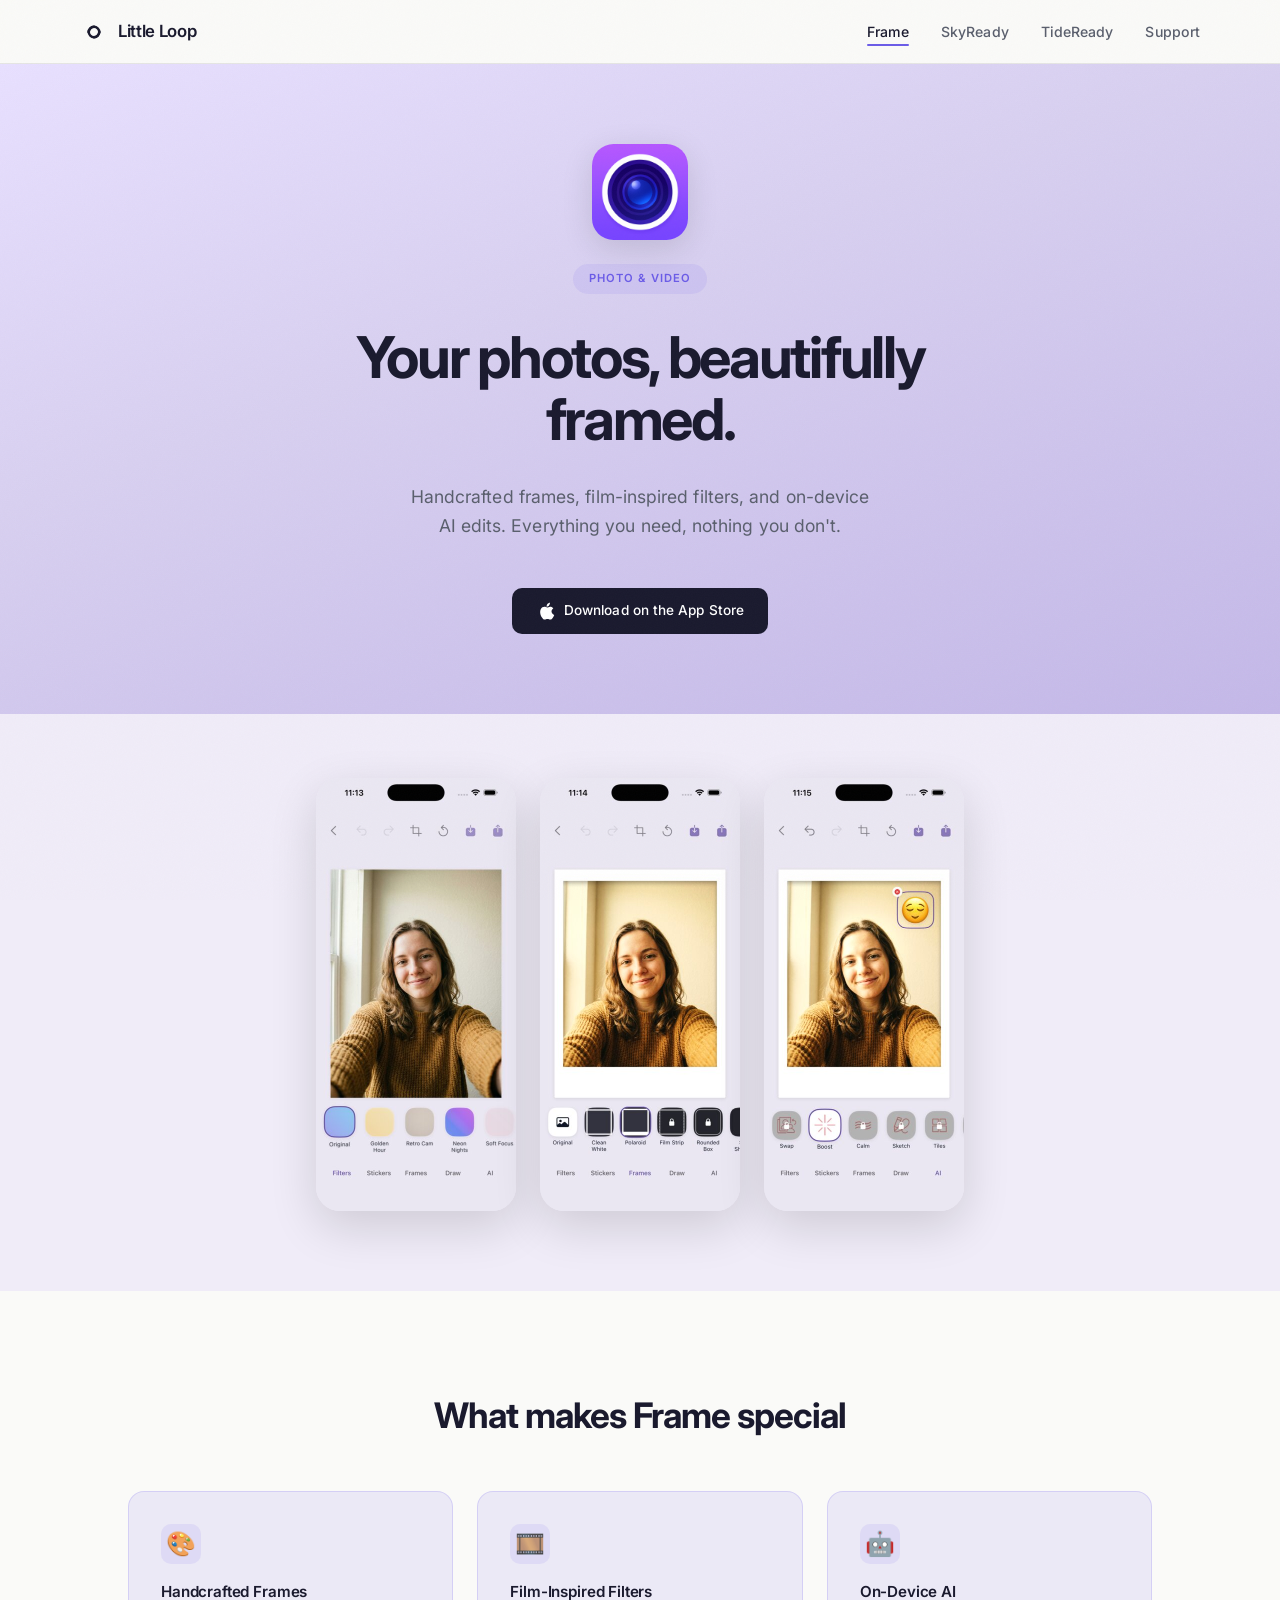
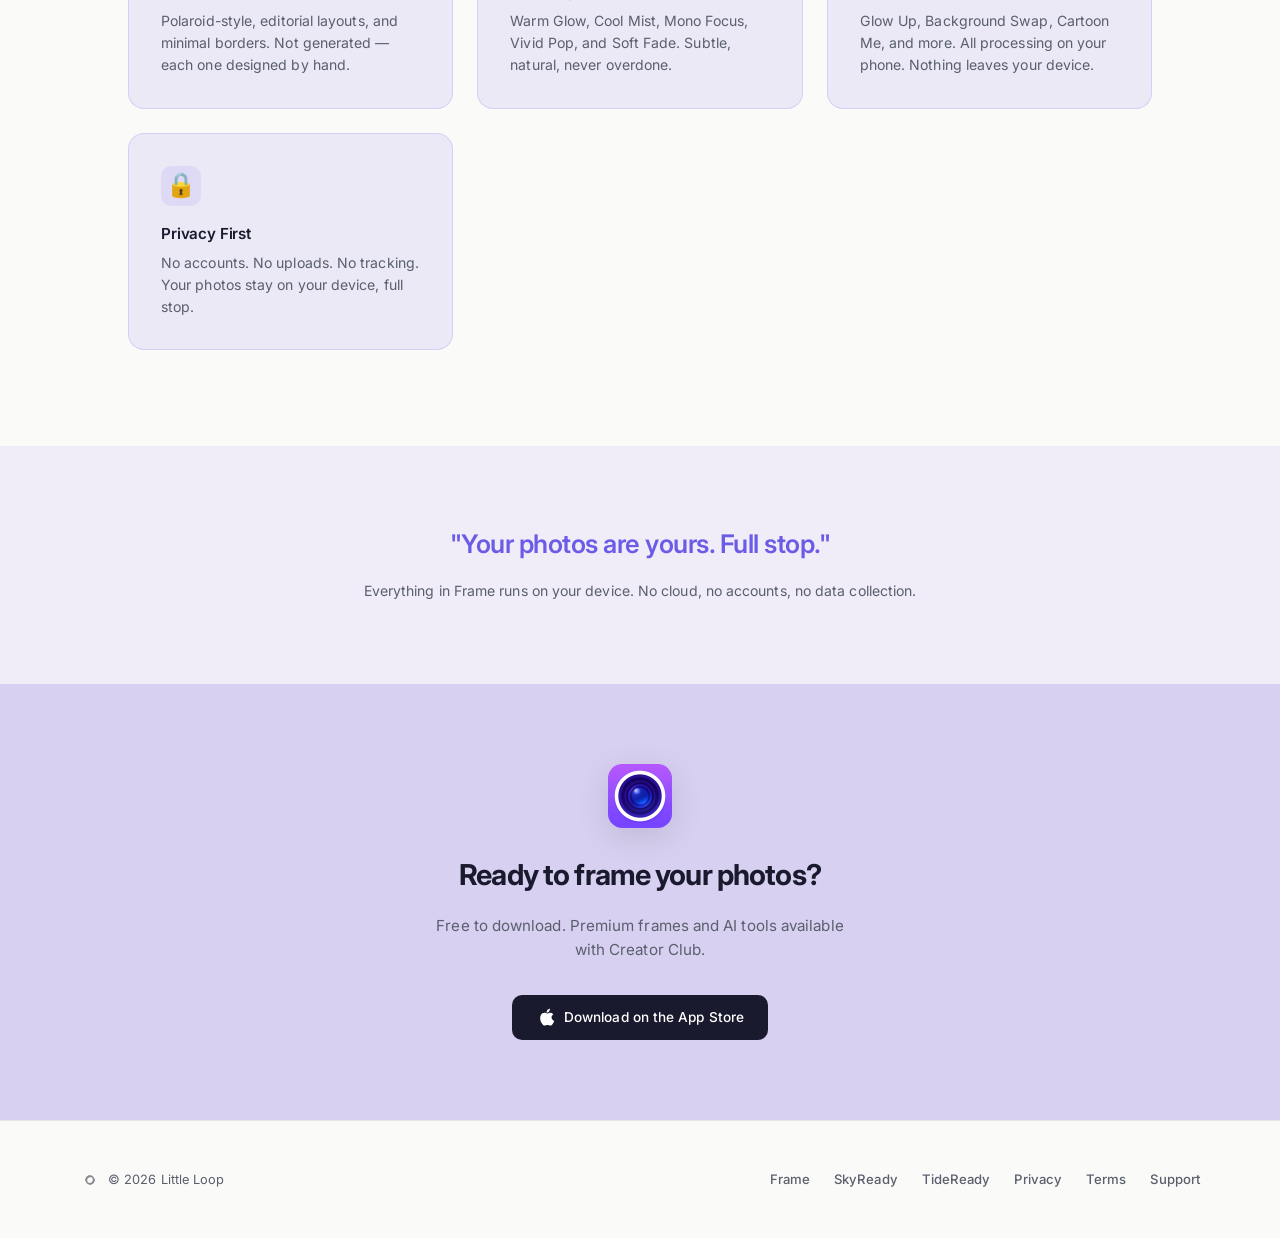
==== frame.html @ a4e72921 "Initial release — Little Loop website Static site for Little Loop indie app studio. Features Frame, " ====
<!DOCTYPE html>
<html lang="en">
<head>
    <meta charset="UTF-8">
    <meta name="viewport" content="width=device-width, initial-scale=1.0">
    <title>Frame | Little Loop</title>
    <meta name="description" content="Turn your photos into something worth keeping. Beautiful frames, subtle filters, and AI-powered edits — all on your phone, all private.">
    <meta property="og:title" content="Frame — Beautiful Photo Frames & Edits">
    <meta property="og:description" content="Handcrafted frames, film-inspired filters, and on-device AI edits. Privacy-first photo editing.">
    <meta property="og:type" content="website">
    <meta name="twitter:card" content="summary_large_image">
    <link rel="stylesheet" href="styles.css">
    <link rel="icon" type="image/png" sizes="32x32" href="favicon-32.png">
    <link rel="icon" type="image/png" sizes="16x16" href="favicon-16.png">
    <link rel="apple-touch-icon" sizes="180x180" href="apple-touch-icon.png">
    <link rel="canonical" href="https://littleloop.co.uk/frame.html">
</head>
<body class="app-frame">

    <nav class="nav">
        <div class="nav-inner">
            <a href="index.html" class="nav-brand">
                <svg class="nav-logo" viewBox="0 0 32 32" fill="none" xmlns="http://www.w3.org/2000/svg"><path d="M10 16c0-3.3 2.7-6 6-6s6 2.7 6 6-2.7 6-6 6" stroke="#1a1a2e" stroke-width="2.8" stroke-linecap="round" fill="none"/><path d="M22 16c0 3.3-2.7 6-6 6s-6-2.7-6-6 2.7-6 6-6" stroke="#1a1a2e" stroke-width="2.8" stroke-linecap="round" fill="none"/><circle cx="10" cy="16" r="1.4" fill="#1a1a2e"/><circle cx="22" cy="16" r="1.4" fill="#1a1a2e"/></svg>
                <span class="nav-wordmark">Little Loop</span>
            </a>
            <button class="nav-toggle" onclick="document.querySelector('.nav-links').classList.toggle('open')" aria-label="Menu"><span></span><span></span><span></span></button>
            <ul class="nav-links">
                <li><a href="frame.html" class="active">Frame</a></li>
                <li><a href="skyready.html">SkyReady</a></li>
                <li><a href="tideready.html">TideReady</a></li>
                <li><a href="support.html">Support</a></li>
            </ul>
        </div>
    </nav>

    <section class="hero">
        <div class="app-hero">
            <img src="images/icon-frame.png" alt="Frame app icon" class="app-icon-img app-icon-img-lg">
            <div class="hero-badge">Photo &amp; Video</div>
            <h1>Your photos, beautifully framed.</h1>
            <p class="subtitle">Handcrafted frames, film-inspired filters, and on-device AI edits. Everything you need, nothing you don't.</p>
            <a href="https://apps.apple.com/app/frame/id0000000000" class="app-store-badge">
                <svg viewBox="0 0 20 20" fill="white"><path d="M15.5 10.6c0-2.1 1.7-3.1 1.8-3.2-1-1.4-2.5-1.6-3-1.7-1.3-.1-2.5.8-3.1.8-.7 0-1.7-.7-2.8-.7-1.4 0-2.8.8-3.5 2.1-1.5 2.6-.4 6.5 1.1 8.6.7 1 1.6 2.2 2.7 2.1 1.1 0 1.5-.7 2.8-.7 1.3 0 1.6.7 2.8.7 1.2 0 2-1 2.7-2.1.9-1.2 1.2-2.4 1.2-2.5-.1 0-2.7-1.3-2.7-3.4zM13 4.5c.6-.7 1-1.7.9-2.7-0.9 0-1.9.6-2.5 1.3-.6.6-.9 1.6-.8 2.6 1 .1 1.8-.5 2.4-1.2z"/></svg>
                Download on the App Store
            </a>
        </div>
    </section>

    <div class="section-coloured">
        <div class="screenshot-showcase fade-in">
            <div class="screenshot-row">
                <div class="screenshot-item"><img src="images/frame-editor.jpg" alt="Frame editor with filters" loading="lazy" width="400" height="865"></div>
                <div class="screenshot-item"><img src="images/frame-frames.jpg" alt="Frame borders and layouts" loading="lazy" width="400" height="865"></div>
                <div class="screenshot-item"><img src="images/frame-ai.jpg" alt="Frame AI-powered edits" loading="lazy" width="400" height="865"></div>
            </div>
        </div>
    </div>

    <section class="section">
        <div class="section-header fade-in">
            <h2>What makes Frame special</h2>
        </div>
        <div class="features-grid">
            <div class="feature feature-coloured fade-in">
                <div class="feature-icon">🎨</div>
                <h3>Handcrafted Frames</h3>
                <p>Polaroid-style, editorial layouts, and minimal borders. Not generated — each one designed by hand.</p>
            </div>
            <div class="feature feature-coloured fade-in">
                <div class="feature-icon">🎞️</div>
                <h3>Film-Inspired Filters</h3>
                <p>Warm Glow, Cool Mist, Mono Focus, Vivid Pop, and Soft Fade. Subtle, natural, never overdone.</p>
            </div>
            <div class="feature feature-coloured fade-in">
                <div class="feature-icon">🤖</div>
                <h3>On-Device AI</h3>
                <p>Glow Up, Background Swap, Cartoon Me, and more. All processing on your phone. Nothing leaves your device.</p>
            </div>
            <div class="feature feature-coloured fade-in">
                <div class="feature-icon">🔒</div>
                <h3>Privacy First</h3>
                <p>No accounts. No uploads. No tracking. Your photos stay on your device, full stop.</p>
            </div>
        </div>
    </section>

    <div class="pullquote-section fade-in">
        <blockquote>"Your photos are yours. Full stop."</blockquote>
        <cite>Everything in Frame runs on your device. No cloud, no accounts, no data collection.</cite>
    </div>

    <div class="closing-cta">
        <img src="images/icon-frame.png" alt="Frame" class="app-icon-img app-icon-img-md" style="margin: 0 auto var(--sp-3); display: block;">
        <h2>Ready to frame your photos?</h2>
        <p>Free to download. Premium frames and AI tools available with Creator Club.</p>
        <a href="https://apps.apple.com/app/frame/id0000000000" class="app-store-badge">
            <svg viewBox="0 0 20 20" fill="white"><path d="M15.5 10.6c0-2.1 1.7-3.1 1.8-3.2-1-1.4-2.5-1.6-3-1.7-1.3-.1-2.5.8-3.1.8-.7 0-1.7-.7-2.8-.7-1.4 0-2.8.8-3.5 2.1-1.5 2.6-.4 6.5 1.1 8.6.7 1 1.6 2.2 2.7 2.1 1.1 0 1.5-.7 2.8-.7 1.3 0 1.6.7 2.8.7 1.2 0 2-1 2.7-2.1.9-1.2 1.2-2.4 1.2-2.5-.1 0-2.7-1.3-2.7-3.4zM13 4.5c.6-.7 1-1.7.9-2.7-0.9 0-1.9.6-2.5 1.3-.6.6-.9 1.6-.8 2.6 1 .1 1.8-.5 2.4-1.2z"/></svg>
            Download on the App Store
        </a>
    </div>

    <footer class="footer">
        <div class="footer-inner">
            <div class="footer-brand">
                <svg width="20" height="20" viewBox="0 0 32 32" fill="none"><path d="M10 16c0-3.3 2.7-6 6-6s6 2.7 6 6-2.7 6-6 6" stroke="#1a1a2e" stroke-width="2.8" stroke-linecap="round" fill="none"/><path d="M22 16c0 3.3-2.7 6-6 6s-6-2.7-6-6 2.7-6 6-6" stroke="#1a1a2e" stroke-width="2.8" stroke-linecap="round" fill="none"/><circle cx="10" cy="16" r="1.4" fill="#1a1a2e"/><circle cx="22" cy="16" r="1.4" fill="#1a1a2e"/></svg>
                <span class="footer-copy">&copy; 2026 Little Loop</span>
            </div>
            <div class="footer-links">
                <a href="frame.html">Frame</a>
                <a href="skyready.html">SkyReady</a>
                <a href="tideready.html">TideReady</a>
                <a href="privacy.html">Privacy</a>
                <a href="terms.html">Terms</a>
                <a href="support.html">Support</a>
            </div>
        </div>
    </footer>

    <script>
        const observer = new IntersectionObserver((entries) => {
            entries.forEach((entry, i) => {
                if (entry.isIntersecting) {
                    setTimeout(() => entry.target.classList.add('visible'), i * 80);
                    observer.unobserve(entry.target);
                }
            });
        }, { threshold: 0.1 });
        document.querySelectorAll('.fade-in').forEach(el => observer.observe(el));
    </script>

</body>
</html>
---- styles.css ----
/* ══════════════════════════════════════════════
   Little Loop — v4 — Final polish
   ══════════════════════════════════════════════ */

@import url('https://fonts.googleapis.com/css2?family=Inter:wght@400;500;600;700&display=swap');

* { margin: 0; padding: 0; box-sizing: border-box; }

:root {
    --ll-bg: #FAFAF8;
    --ll-bg-alt: #F3F3F0;
    --ll-text: #1a1a2e;
    --ll-text-secondary: #5a5f6d;
    --ll-text-on-dark: #f0f0f0;
    --ll-border: #e5e5e3;
    --ll-accent: #4a4a5a;

    --app-accent: var(--ll-accent);
    --app-accent-dark: #333;
    --app-bg-hero: var(--ll-bg-alt);
    --app-bg-hero-gradient: var(--ll-bg-alt);
    --app-accent-soft: #e5e5e3;
    --app-accent-medium: #d5d5d3;
    --app-feature-bg: #f5f5f3;

    --max-width: 1120px;
    --nav-height: 64px;
    --radius: 16px;
    --radius-sm: 10px;
    --radius-lg: 24px;

    /* 8px spacing scale */
    --sp-1: 8px;
    --sp-2: 16px;
    --sp-3: 24px;
    --sp-4: 32px;
    --sp-5: 40px;
    --sp-6: 48px;
    --sp-8: 64px;
    --sp-10: 80px;
    --sp-12: 96px;
    --sp-16: 128px;
}

/* ── App palettes ── */
body.app-frame {
    --app-accent: #6b5ce7;
    --app-accent-dark: #4a3dba;
    --app-bg-hero: #d8d0f0;
    --app-bg-hero-gradient: linear-gradient(160deg, #e8e0ff 0%, #d8d0f0 40%, #c4b8e8 100%);
    --app-accent-soft: rgba(107, 92, 231, 0.1);
    --app-accent-medium: rgba(107, 92, 231, 0.18);
    --app-feature-bg: #f0ecf8;
}

body.app-skyready {
    --app-accent: #d06520;
    --app-accent-dark: #b85518;
    --app-bg-hero: #FFE8D0;
    --app-bg-hero-gradient: linear-gradient(160deg, #FFF0DC 0%, #FFE0C0 40%, #FFD0A0 100%);
    --app-accent-soft: rgba(208, 101, 32, 0.08);
    --app-accent-medium: rgba(208, 101, 32, 0.15);
    --app-feature-bg: #FFF5EC;
}

body.app-tideready {
    --app-accent: #0B3D6B;
    --app-accent-dark: #082d50;
    --app-bg-hero: #c0dcea;
    --app-bg-hero-gradient: linear-gradient(160deg, #d4e8f4 0%, #b8d4e8 40%, #8ebdd6 100%);
    --app-accent-soft: rgba(11, 61, 107, 0.08);
    --app-accent-medium: rgba(11, 61, 107, 0.15);
    --app-feature-bg: #E8F4F8;
}

body {
    font-family: 'Inter', -apple-system, BlinkMacSystemFont, 'SF Pro Display', 'Segoe UI', Roboto, sans-serif;
    color: var(--ll-text);
    background: var(--ll-bg);
    -webkit-font-smoothing: antialiased;
    line-height: 1.6;
    letter-spacing: 0.005em;
}

/* Subtle noise texture overlay */
body::after {
    content: '';
    position: fixed;
    inset: 0;
    pointer-events: none;
    z-index: 9999;
    opacity: 0.025;
    background-image: url("data:image/svg+xml,%3Csvg viewBox='0 0 256 256' xmlns='http://www.w3.org/2000/svg'%3E%3Cfilter id='n'%3E%3CfeTurbulence type='fractalNoise' baseFrequency='0.9' numOctaves='4' stitchTiles='stitch'/%3E%3C/filter%3E%3Crect width='100%25' height='100%25' filter='url(%23n)'/%3E%3C/svg%3E");
    background-repeat: repeat;
    background-size: 256px 256px;
}

/* ── Scroll animations ── */
.fade-in {
    opacity: 0;
    transform: translateY(16px);
    transition: opacity 0.5s ease-out, transform 0.5s ease-out;
}

.fade-in.visible {
    opacity: 1;
    transform: translateY(0);
}

/* ── Navigation ── */
.nav {
    position: sticky;
    top: 0;
    z-index: 100;
    background: rgba(250, 250, 248, 0.88);
    backdrop-filter: blur(24px);
    -webkit-backdrop-filter: blur(24px);
    border-bottom: 1px solid var(--ll-border);
    height: var(--nav-height);
    display: flex;
    align-items: center;
    padding: 0 var(--sp-3);
}

.nav-inner {
    max-width: var(--max-width);
    width: 100%;
    margin: 0 auto;
    display: flex;
    align-items: center;
    justify-content: space-between;
}

.nav-brand {
    display: flex;
    align-items: center;
    gap: 10px;
    text-decoration: none;
    color: var(--ll-text);
}

.nav-logo {
    width: 28px;
    height: 28px;
}

.nav-wordmark {
    font-size: 1.05rem;
    font-weight: 600;
    letter-spacing: -0.02em;
}

.nav-links {
    display: flex;
    gap: var(--sp-4);
    list-style: none;
}

.nav-links a {
    text-decoration: none;
    color: var(--ll-text-secondary);
    font-size: 0.88rem;
    font-weight: 500;
    transition: color 0.2s;
    position: relative;
    padding-bottom: 4px;
}

.nav-links a:hover {
    color: var(--ll-text);
}

.nav-links a.active {
    color: var(--ll-text);
}

.nav-links a.active::after {
    content: '';
    position: absolute;
    bottom: -2px;
    left: 0;
    right: 0;
    height: 2px;
    background: var(--app-accent, var(--ll-text));
    border-radius: 1px;
}

.nav-toggle {
    display: none;
    background: none;
    border: none;
    cursor: pointer;
    padding: var(--sp-1);
}

.nav-toggle span {
    display: block;
    width: 20px;
    height: 2px;
    background: var(--ll-text);
    margin: 5px 0;
    transition: 0.3s;
}

/* ── Hero ── */
.hero {
    min-height: 72vh;
    min-height: 72dvh;
    display: flex;
    flex-direction: column;
    align-items: center;
    justify-content: center;
    text-align: center;
    padding: var(--sp-10) var(--sp-3);
    background: var(--app-bg-hero-gradient, var(--app-bg-hero));
}

.hero-badge {
    display: inline-block;
    font-size: 0.7rem;
    font-weight: 600;
    letter-spacing: 0.1em;
    text-transform: uppercase;
    color: var(--app-accent);
    background: var(--app-accent-soft);
    padding: 6px var(--sp-2);
    border-radius: 100px;
    margin-bottom: var(--sp-3);
}

.hero h1 {
    font-size: clamp(2.4rem, 6vw, 3.6rem);
    font-weight: 700;
    letter-spacing: -0.04em;
    line-height: 1.08;
    margin-bottom: var(--sp-3);
    max-width: 640px;
}

.hero .subtitle {
    font-size: clamp(1rem, 2.5vw, 1.1rem);
    color: var(--ll-text-secondary);
    max-width: 460px;
    line-height: 1.65;
    margin-bottom: var(--sp-5);
}

/* ── Sections ── */
.section {
    padding: var(--sp-12) var(--sp-3);
    max-width: var(--max-width);
    margin: 0 auto;
}

.section-alt {
    background: var(--ll-bg-alt);
}

.section-coloured {
    background: var(--app-feature-bg);
}

.section-accent {
    background: var(--app-bg-hero);
}

.section-header {
    text-align: center;
    margin-bottom: var(--sp-6);
}

.section-header h2 {
    font-size: clamp(1.6rem, 4vw, 2.2rem);
    font-weight: 700;
    letter-spacing: -0.03em;
    margin-bottom: var(--sp-1);
}

.section-header p {
    color: var(--ll-text-secondary);
    max-width: 460px;
    margin: 0 auto;
    font-size: 0.95rem;
}

/* ── App icon images ── */
.app-icon-img {
    border-radius: 22.37%;
    box-shadow: 0 8px 32px rgba(0, 0, 0, 0.12);
}

.app-icon-img-lg {
    width: 96px;
    height: 96px;
    margin-bottom: var(--sp-2);
}

.app-icon-img-md {
    width: 64px;
    height: 64px;
}

.app-icon-img-sm {
    width: 56px;
    height: 56px;
}

/* ── App Detail Page ── */
.app-hero {
    display: flex;
    flex-direction: column;
    align-items: center;
    gap: var(--sp-1);
}

.app-store-badge {
    display: inline-flex;
    align-items: center;
    gap: var(--sp-1);
    background: var(--ll-text);
    color: white;
    text-decoration: none;
    padding: 12px var(--sp-3);
    border-radius: var(--radius-sm);
    font-size: 0.85rem;
    font-weight: 500;
    transition: opacity 0.2s;
}

.app-store-badge:hover {
    opacity: 0.85;
}

.app-store-badge svg {
    width: 20px;
    height: 20px;
}

.coming-soon-badge {
    display: inline-block;
    font-size: 0.85rem;
    font-weight: 600;
    color: var(--app-accent);
    background: var(--app-accent-soft);
    padding: 10px var(--sp-3);
    border-radius: var(--radius-sm);
}

/* ── Screenshot Showcase ── */
.screenshot-showcase {
    padding: var(--sp-8) var(--sp-3) var(--sp-10);
    overflow: hidden;
}

.screenshot-row {
    display: flex;
    justify-content: center;
    gap: var(--sp-3);
    max-width: var(--max-width);
    margin: 0 auto;
    flex-wrap: wrap;
}

.screenshot-item {
    flex: 0 0 auto;
    width: 200px;
    border-radius: var(--radius-lg);
    overflow: hidden;
    box-shadow: 0 16px 48px rgba(0, 0, 0, 0.14);
    transition: transform 0.4s ease;
}

.screenshot-item:hover {
    transform: translateY(-8px) scale(1.02);
}

.screenshot-item img {
    width: 100%;
    height: auto;
    display: block;
}

/* ── Features Grid ── */
.features-grid {
    display: grid;
    grid-template-columns: repeat(auto-fit, minmax(240px, 1fr));
    gap: var(--sp-3);
    max-width: var(--max-width);
    margin: 0 auto;
    padding: 0 var(--sp-3);
}

.feature {
    text-align: left;
    padding: var(--sp-4);
    background: white;
    border-radius: var(--radius);
    border: 1px solid var(--ll-border);
    transition: transform 0.3s ease, box-shadow 0.3s ease;
}

.feature:hover {
    transform: translateY(-2px);
    box-shadow: 0 8px 24px rgba(0, 0, 0, 0.06);
}

.feature-coloured {
    background: var(--app-accent-soft);
    border-color: var(--app-accent-medium);
}

.feature-icon {
    font-size: 1.5rem;
    margin-bottom: var(--sp-2);
    width: 40px;
    height: 40px;
    display: flex;
    align-items: center;
    justify-content: center;
    background: var(--app-accent-soft);
    border-radius: var(--radius-sm);
}

.feature h3 {
    font-size: 0.95rem;
    font-weight: 600;
    margin-bottom: 6px;
    letter-spacing: -0.01em;
}

.feature p {
    color: var(--ll-text-secondary);
    font-size: 0.88rem;
    line-height: 1.55;
}

/* ── Pullquote / accent section ── */
.pullquote-section {
    padding: var(--sp-10) var(--sp-3);
    text-align: center;
    background: var(--app-feature-bg);
}

.pullquote-section blockquote {
    font-size: clamp(1.2rem, 3vw, 1.6rem);
    font-weight: 600;
    letter-spacing: -0.02em;
    line-height: 1.4;
    max-width: 560px;
    margin: 0 auto var(--sp-2);
    color: var(--app-accent);
}

.pullquote-section cite {
    font-style: normal;
    font-size: 0.88rem;
    color: var(--ll-text-secondary);
}

/* ── Closing CTA ── */
.closing-cta {
    text-align: center;
    padding: var(--sp-10) var(--sp-3);
    background: var(--app-bg-hero);
}

.closing-cta h2 {
    font-size: clamp(1.4rem, 3.5vw, 1.8rem);
    font-weight: 700;
    letter-spacing: -0.03em;
    margin-bottom: var(--sp-2);
}

.closing-cta p {
    font-size: 0.95rem;
    color: var(--ll-text-secondary);
    max-width: 420px;
    margin: 0 auto var(--sp-4);
    line-height: 1.6;
}

/* ── Legal pages ── */
.legal {
    max-width: 680px;
    margin: 0 auto;
    padding: var(--sp-8) var(--sp-3) var(--sp-10);
}

.legal h1 {
    font-size: clamp(1.6rem, 4vw, 2.2rem);
    font-weight: 700;
    letter-spacing: -0.03em;
    margin-bottom: var(--sp-1);
}

.legal .last-updated {
    color: var(--ll-text-secondary);
    font-size: 0.85rem;
    margin-bottom: var(--sp-5);
}

.legal h2 {
    font-size: 1.15rem;
    font-weight: 600;
    margin-top: var(--sp-5);
    margin-bottom: var(--sp-2);
}

.legal h3 {
    font-size: 1rem;
    font-weight: 600;
    margin-top: var(--sp-3);
    margin-bottom: var(--sp-1);
}

.legal p, .legal li {
    color: var(--ll-text-secondary);
    font-size: 0.92rem;
    line-height: 1.7;
    margin-bottom: var(--sp-2);
}

.legal ul {
    padding-left: 20px;
    margin-bottom: var(--sp-2);
}

/* ── Support page ── */
.support-content {
    max-width: 560px;
    margin: 0 auto;
    text-align: center;
    padding: var(--sp-8) var(--sp-3) var(--sp-10);
}

.support-content h1 {
    font-size: clamp(1.6rem, 4vw, 2.2rem);
    font-weight: 700;
    letter-spacing: -0.03em;
    margin-bottom: var(--sp-2);
}

.support-content > p {
    color: var(--ll-text-secondary);
    font-size: 1rem;
    margin-bottom: var(--sp-5);
}

.support-email {
    display: inline-block;
    font-size: 1.05rem;
    font-weight: 600;
    color: var(--ll-accent);
    text-decoration: none;
    padding: var(--sp-2) var(--sp-4);
    background: var(--ll-bg-alt);
    border-radius: var(--radius-sm);
    border: 1px solid var(--ll-border);
    transition: background 0.2s;
}

.support-email:hover {
    background: var(--ll-border);
}

.support-apps {
    margin-top: var(--sp-6);
}

.support-apps h2 {
    font-size: 1.05rem;
    font-weight: 600;
    margin-bottom: var(--sp-3);
}

.support-app-list {
    display: flex;
    justify-content: center;
    gap: var(--sp-3);
    flex-wrap: wrap;
}

.support-app-list a {
    text-decoration: none;
    color: var(--ll-text-secondary);
    font-size: 0.88rem;
    font-weight: 500;
    padding: 10px 20px;
    border-radius: var(--radius-sm);
    border: 1px solid var(--ll-border);
    transition: color 0.2s, border-color 0.2s;
}

.support-app-list a:hover {
    color: var(--ll-text);
    border-color: var(--ll-text-secondary);
}

/* ── Footer ── */
.footer {
    border-top: 1px solid var(--ll-border);
    padding: var(--sp-6) var(--sp-3);
}

.footer-inner {
    max-width: var(--max-width);
    margin: 0 auto;
    display: flex;
    justify-content: space-between;
    align-items: center;
}

.footer-brand {
    display: flex;
    align-items: center;
    gap: var(--sp-1);
}

.footer-brand svg {
    width: 20px;
    height: 20px;
    opacity: 0.5;
}

.footer-copy {
    color: var(--ll-text-secondary);
    font-size: 0.8rem;
}

.footer-links {
    display: flex;
    gap: var(--sp-3);
    flex-wrap: wrap;
}

.footer-links a {
    color: var(--ll-text-secondary);
    text-decoration: none;
    font-size: 0.82rem;
    font-weight: 500;
    transition: color 0.2s;
}

.footer-links a:hover {
    color: var(--ll-text);
}

/* ── Company intro ── */
.company-intro {
    text-align: center;
    max-width: 520px;
    margin: 0 auto;
    padding: 0 var(--sp-3);
}

.company-intro p {
    color: var(--ll-text-secondary);
    font-size: 0.95rem;
    line-height: 1.7;
}

/* ── Dark mode ── */
@media (prefers-color-scheme: dark) {
    :root {
        --ll-bg: #121218;
        --ll-bg-alt: #1a1a22;
        --ll-text: #e8e8ec;
        --ll-text-secondary: #9a9aaa;
        --ll-border: #2a2a35;
        --ll-accent: #b0b0c0;
    }

    body.app-frame {
        --app-bg-hero: #1e1a2e;
        --app-bg-hero-gradient: linear-gradient(160deg, #1e1a30 0%, #1a1828 40%, #161420 100%);
        --app-accent-soft: rgba(107, 92, 231, 0.15);
        --app-accent-medium: rgba(107, 92, 231, 0.25);
        --app-feature-bg: #1a1828;
    }

    body.app-skyready {
        --app-bg-hero: #221a12;
        --app-bg-hero-gradient: linear-gradient(160deg, #251c14 0%, #201810 40%, #1a140c 100%);
        --app-accent-soft: rgba(208, 101, 32, 0.12);
        --app-accent-medium: rgba(208, 101, 32, 0.2);
        --app-feature-bg: #1e1610;
    }

    body.app-tideready {
        --app-bg-hero: #0c1a28;
        --app-bg-hero-gradient: linear-gradient(160deg, #101e2e 0%, #0c1824 40%, #08121c 100%);
        --app-accent-soft: rgba(11, 61, 107, 0.15);
        --app-accent-medium: rgba(11, 61, 107, 0.25);
        --app-feature-bg: #0e1820;
    }

    .nav {
        background: rgba(18, 18, 24, 0.88);
        border-bottom-color: var(--ll-border);
    }

    .feature {
        background: var(--ll-bg-alt);
    }

    .app-store-badge {
        background: #e8e8ec;
        color: #121218;
    }

    .app-store-badge svg {
        fill: #121218;
    }

    .support-email {
        color: var(--ll-text);
        background: var(--ll-bg-alt);
        border-color: var(--ll-border);
    }

    body::after {
        opacity: 0.03;
    }
}

/* ── Responsive ── */
@media (max-width: 640px) {
    .nav-links {
        display: none;
        position: absolute;
        top: var(--nav-height);
        left: 0;
        right: 0;
        background: rgba(250, 250, 248, 0.98);
        backdrop-filter: blur(24px);
        -webkit-backdrop-filter: blur(24px);
        flex-direction: column;
        padding: var(--sp-2) var(--sp-3);
        gap: var(--sp-2);
        border-bottom: 1px solid var(--ll-border);
    }

    .nav-links.open {
        display: flex;
    }

    .nav-toggle {
        display: block;
    }

    .hero {
        min-height: 56vh;
        min-height: 56dvh;
        padding: var(--sp-8) var(--sp-3);
    }

    .features-grid {
        grid-template-columns: 1fr;
        gap: var(--sp-2);
    }

    .section {
        padding: var(--sp-8) var(--sp-3);
    }

    .screenshot-row {
        gap: var(--sp-2);
    }

    .screenshot-item {
        width: 140px;
    }

    .footer-inner {
        flex-direction: column;
        gap: var(--sp-3);
        text-align: center;
    }

    .footer-links {
        justify-content: center;
    }
}
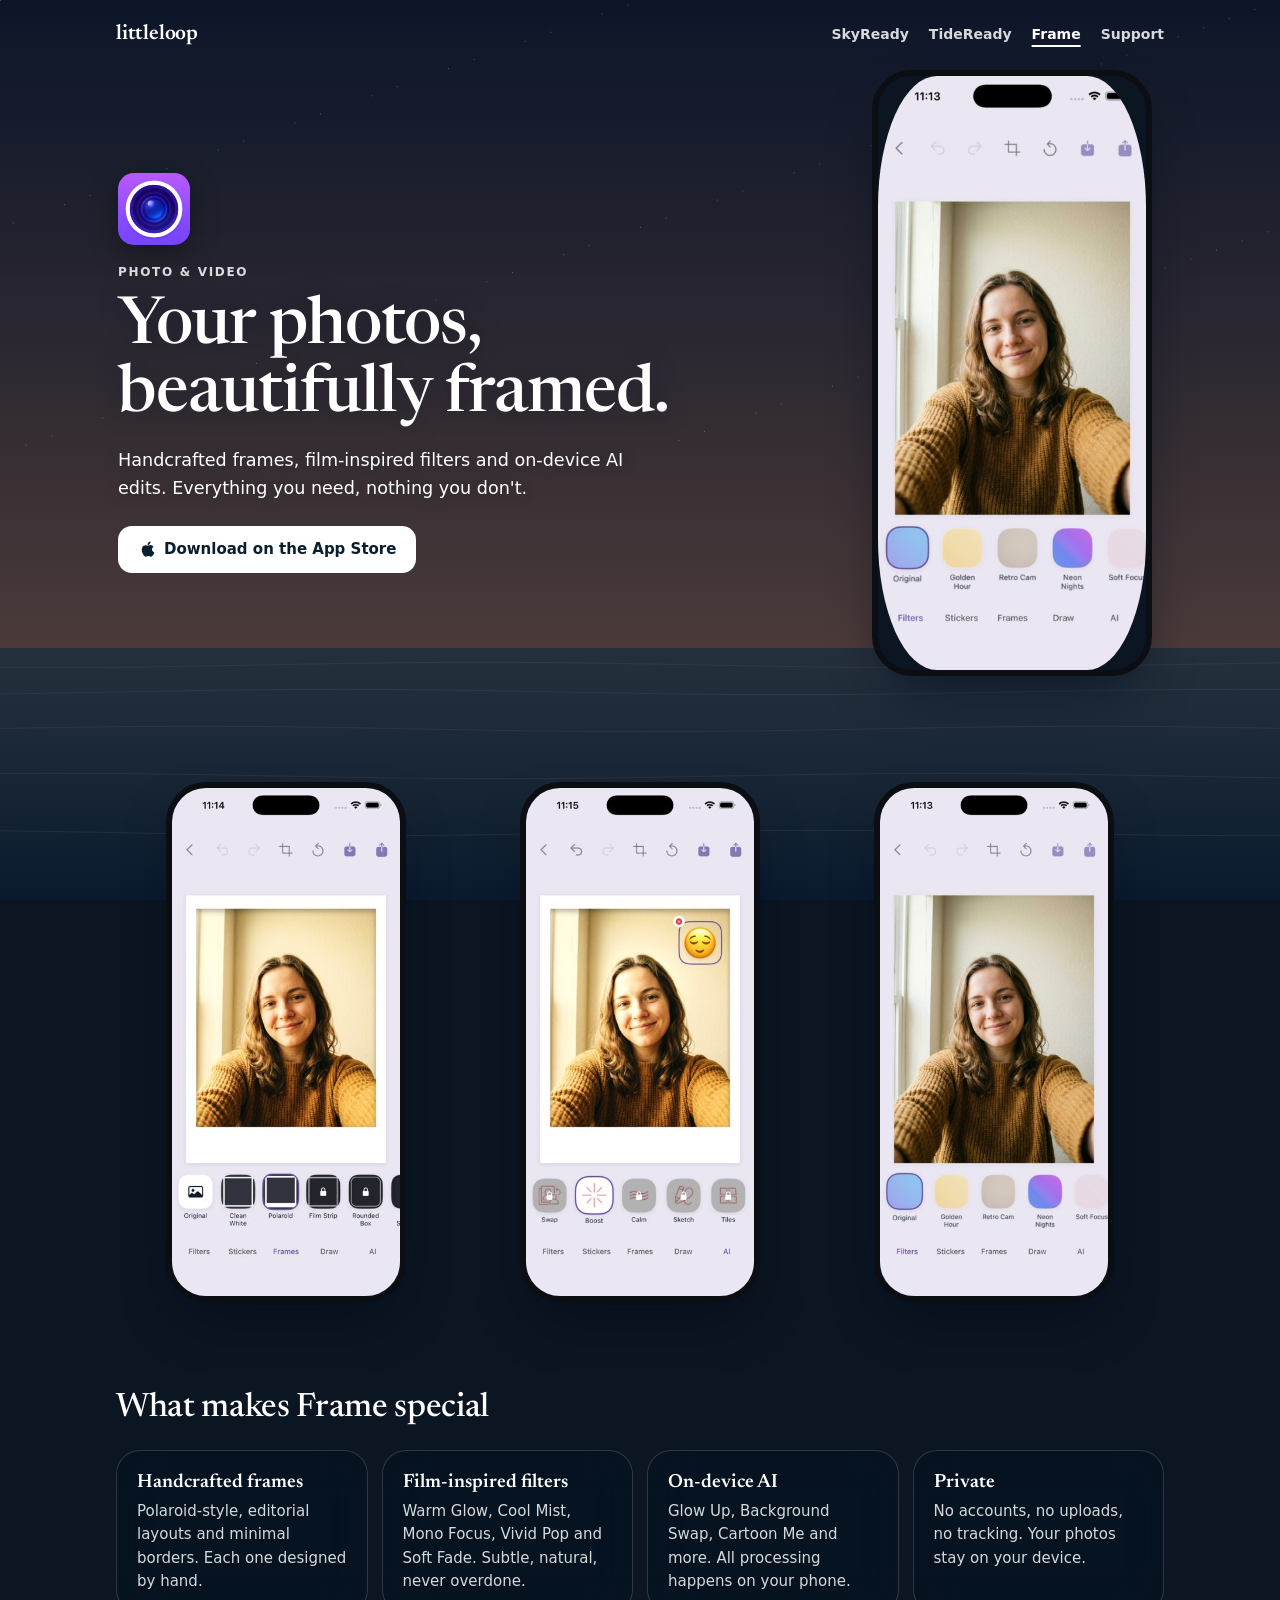
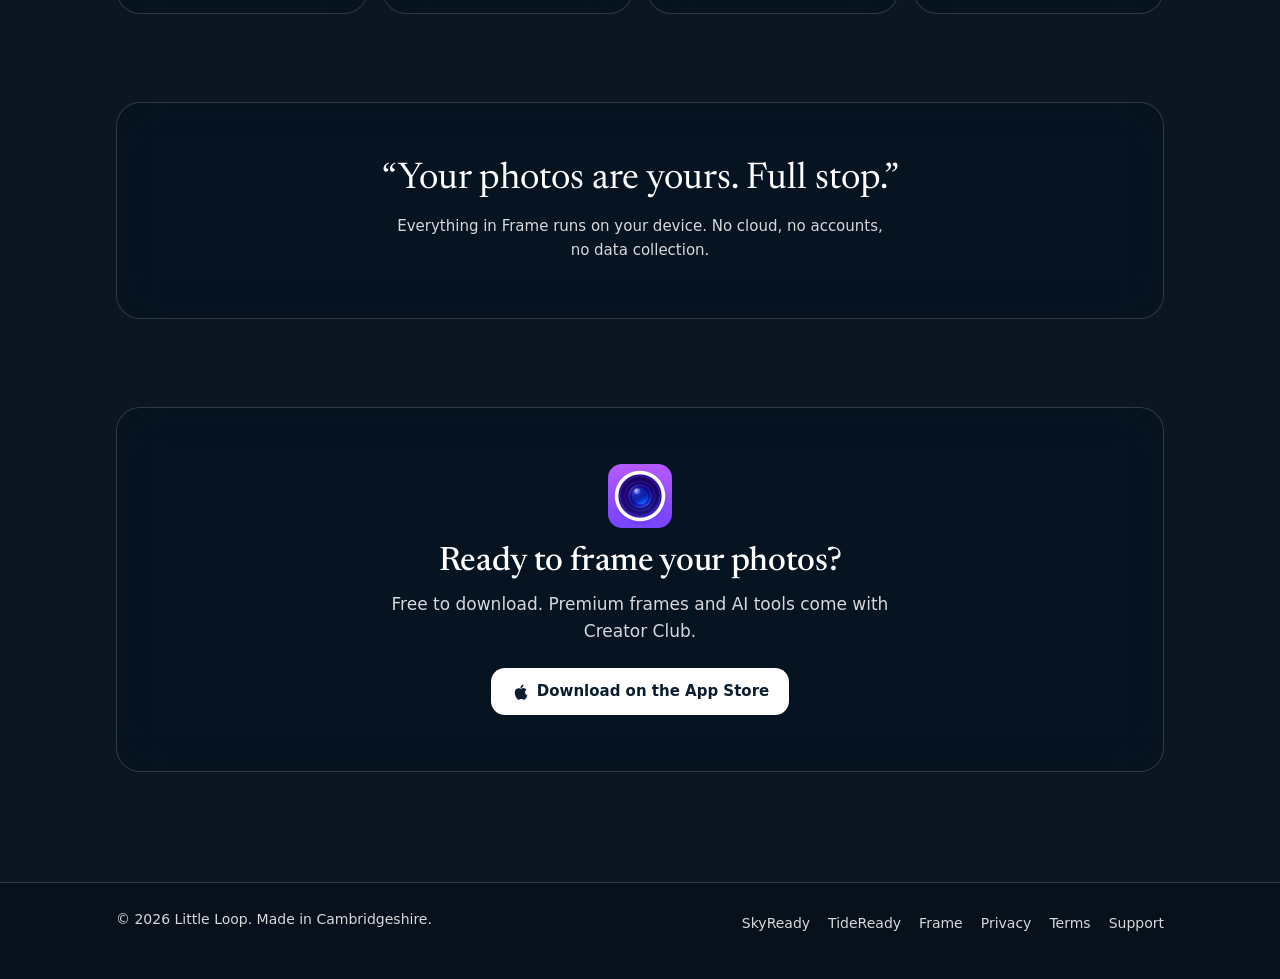
==== commit 1eac5010: "Live-sky pages for home, app, legal and support; recordings of SkyReady and TideReady" ====
--- a/frame.html
+++ b/frame.html
@@ -9,124 +9,43 @@
     <meta property="og:description" content="Handcrafted frames, film-inspired filters, and on-device AI edits. Privacy-first photo editing.">
     <meta property="og:type" content="website">
     <meta name="twitter:card" content="summary_large_image">
+    <link rel="preconnect" href="https://fonts.googleapis.com">
+    <link rel="preconnect" href="https://fonts.gstatic.com" crossorigin>
+    <link rel="stylesheet" href="https://fonts.googleapis.com/css2?family=Newsreader:opsz,wght@6..72,500;6..72,600&display=swap">
     <link rel="stylesheet" href="styles.css">
+    <meta name="theme-color" content="#0b1622">
     <link rel="icon" type="image/png" sizes="32x32" href="favicon-32.png">
     <link rel="icon" type="image/png" sizes="16x16" href="favicon-16.png">
     <link rel="apple-touch-icon" sizes="180x180" href="apple-touch-icon.png">
     <link rel="canonical" href="https://littleloop.co.uk/frame.html">
 </head>
-<body class="app-frame">
-
-    <nav class="nav">
-        <div class="nav-inner">
-            <a href="index.html" class="nav-brand">
-                <svg class="nav-logo" viewBox="0 0 32 32" fill="none" xmlns="http://www.w3.org/2000/svg"><path d="M10 16c0-3.3 2.7-6 6-6s6 2.7 6 6-2.7 6-6 6" stroke="#1a1a2e" stroke-width="2.8" stroke-linecap="round" fill="none"/><path d="M22 16c0 3.3-2.7 6-6 6s-6-2.7-6-6 2.7-6 6-6" stroke="#1a1a2e" stroke-width="2.8" stroke-linecap="round" fill="none"/><circle cx="10" cy="16" r="1.4" fill="#1a1a2e"/><circle cx="22" cy="16" r="1.4" fill="#1a1a2e"/></svg>
-                <span class="nav-wordmark">Little Loop</span>
-            </a>
-            <button class="nav-toggle" onclick="document.querySelector('.nav-links').classList.toggle('open')" aria-label="Menu"><span></span><span></span><span></span></button>
-            <ul class="nav-links">
-                <li><a href="frame.html" class="active">Frame</a></li>
-                <li><a href="skyready.html">SkyReady</a></li>
-                <li><a href="tideready.html">TideReady</a></li>
-                <li><a href="support.html">Support</a></li>
-            </ul>
-        </div>
-    </nav>
-
-    <section class="hero">
-        <div class="app-hero">
-            <img src="images/icon-frame.png" alt="Frame app icon" class="app-icon-img app-icon-img-lg">
-            <div class="hero-badge">Photo &amp; Video</div>
-            <h1>Your photos, beautifully framed.</h1>
-            <p class="subtitle">Handcrafted frames, film-inspired filters, and on-device AI edits. Everything you need, nothing you don't.</p>
-            <a href="https://apps.apple.com/app/frame/id0000000000" class="app-store-badge">
-                <svg viewBox="0 0 20 20" fill="white"><path d="M15.5 10.6c0-2.1 1.7-3.1 1.8-3.2-1-1.4-2.5-1.6-3-1.7-1.3-.1-2.5.8-3.1.8-.7 0-1.7-.7-2.8-.7-1.4 0-2.8.8-3.5 2.1-1.5 2.6-.4 6.5 1.1 8.6.7 1 1.6 2.2 2.7 2.1 1.1 0 1.5-.7 2.8-.7 1.3 0 1.6.7 2.8.7 1.2 0 2-1 2.7-2.1.9-1.2 1.2-2.4 1.2-2.5-.1 0-2.7-1.3-2.7-3.4zM13 4.5c.6-.7 1-1.7.9-2.7-0.9 0-1.9.6-2.5 1.3-.6.6-.9 1.6-.8 2.6 1 .1 1.8-.5 2.4-1.2z"/></svg>
-                Download on the App Store
-            </a>
-        </div>
-    </section>
-
-    <div class="section-coloured">
-        <div class="screenshot-showcase fade-in">
-            <div class="screenshot-row">
-                <div class="screenshot-item"><img src="images/frame-editor.jpg" alt="Frame editor with filters" loading="lazy" width="400" height="865"></div>
-                <div class="screenshot-item"><img src="images/frame-frames.jpg" alt="Frame borders and layouts" loading="lazy" width="400" height="865"></div>
-                <div class="screenshot-item"><img src="images/frame-ai.jpg" alt="Frame AI-powered edits" loading="lazy" width="400" height="865"></div>
-            </div>
-        </div>
-    </div>
-
-    <section class="section">
-        <div class="section-header fade-in">
-            <h2>What makes Frame special</h2>
-        </div>
-        <div class="features-grid">
-            <div class="feature feature-coloured fade-in">
-                <div class="feature-icon">🎨</div>
-                <h3>Handcrafted Frames</h3>
-                <p>Polaroid-style, editorial layouts, and minimal borders. Not generated — each one designed by hand.</p>
-            </div>
-            <div class="feature feature-coloured fade-in">
-                <div class="feature-icon">🎞️</div>
-                <h3>Film-Inspired Filters</h3>
-                <p>Warm Glow, Cool Mist, Mono Focus, Vivid Pop, and Soft Fade. Subtle, natural, never overdone.</p>
-            </div>
-            <div class="feature feature-coloured fade-in">
-                <div class="feature-icon">🤖</div>
-                <h3>On-Device AI</h3>
-                <p>Glow Up, Background Swap, Cartoon Me, and more. All processing on your phone. Nothing leaves your device.</p>
-            </div>
-            <div class="feature feature-coloured fade-in">
-                <div class="feature-icon">🔒</div>
-                <h3>Privacy First</h3>
-                <p>No accounts. No uploads. No tracking. Your photos stay on your device, full stop.</p>
-            </div>
-        </div>
-    </section>
-
-    <div class="pullquote-section fade-in">
-        <blockquote>"Your photos are yours. Full stop."</blockquote>
-        <cite>Everything in Frame runs on your device. No cloud, no accounts, no data collection.</cite>
-    </div>
-
-    <div class="closing-cta">
-        <img src="images/icon-frame.png" alt="Frame" class="app-icon-img app-icon-img-md" style="margin: 0 auto var(--sp-3); display: block;">
-        <h2>Ready to frame your photos?</h2>
-        <p>Free to download. Premium frames and AI tools available with Creator Club.</p>
-        <a href="https://apps.apple.com/app/frame/id0000000000" class="app-store-badge">
-            <svg viewBox="0 0 20 20" fill="white"><path d="M15.5 10.6c0-2.1 1.7-3.1 1.8-3.2-1-1.4-2.5-1.6-3-1.7-1.3-.1-2.5.8-3.1.8-.7 0-1.7-.7-2.8-.7-1.4 0-2.8.8-3.5 2.1-1.5 2.6-.4 6.5 1.1 8.6.7 1 1.6 2.2 2.7 2.1 1.1 0 1.5-.7 2.8-.7 1.3 0 1.6.7 2.8.7 1.2 0 2-1 2.7-2.1.9-1.2 1.2-2.4 1.2-2.5-.1 0-2.7-1.3-2.7-3.4zM13 4.5c.6-.7 1-1.7.9-2.7-0.9 0-1.9.6-2.5 1.3-.6.6-.9 1.6-.8 2.6 1 .1 1.8-.5 2.4-1.2z"/></svg>
-            Download on the App Store
-        </a>
-    </div>
-
-    <footer class="footer">
-        <div class="footer-inner">
-            <div class="footer-brand">
-                <svg width="20" height="20" viewBox="0 0 32 32" fill="none"><path d="M10 16c0-3.3 2.7-6 6-6s6 2.7 6 6-2.7 6-6 6" stroke="#1a1a2e" stroke-width="2.8" stroke-linecap="round" fill="none"/><path d="M22 16c0 3.3-2.7 6-6 6s-6-2.7-6-6 2.7-6 6-6" stroke="#1a1a2e" stroke-width="2.8" stroke-linecap="round" fill="none"/><circle cx="10" cy="16" r="1.4" fill="#1a1a2e"/><circle cx="22" cy="16" r="1.4" fill="#1a1a2e"/></svg>
-                <span class="footer-copy">&copy; 2026 Little Loop</span>
-            </div>
-            <div class="footer-links">
-                <a href="frame.html">Frame</a>
-                <a href="skyready.html">SkyReady</a>
-                <a href="tideready.html">TideReady</a>
-                <a href="privacy.html">Privacy</a>
-                <a href="terms.html">Terms</a>
-                <a href="support.html">Support</a>
-            </div>
-        </div>
-    </footer>
-
-    <script>
-        const observer = new IntersectionObserver((entries) => {
-            entries.forEach((entry, i) => {
-                if (entry.isIntersecting) {
-                    setTimeout(() => entry.target.classList.add('visible'), i * 80);
-                    observer.unobserve(entry.target);
-                }
-            });
-        }, { threshold: 0.1 });
-        document.querySelectorAll('.fade-in').forEach(el => observer.observe(el));
-    </script>
-
+<body>
+<canvas id="sky" aria-hidden="true"></canvas>
+<a class="skip" href="#main">Skip to content</a>
+<header class="nav"><div class="nav-in">
+    <a class="brand" href="index.html">littleloop</a>
+    <nav aria-label="Main"><a href="skyready.html">SkyReady</a><a href="tideready.html">TideReady</a><a href="frame.html" aria-current="page">Frame</a><a href="support.html">Support</a></nav>
+</div></header>
+<main id="main">
+<section class="wrap hero app">
+  <div class="copy">
+    <img class="appicon" src="images/icon-frame.png" alt="Frame app icon" width="72" height="72">
+    <div class="kicker">Photo &amp; video</div>
+    <h1>Your photos, beautifully framed.</h1>
+    <p class="lede">Handcrafted frames, film-inspired filters and on-device AI edits. Everything you need, nothing you don't.</p>
+    <a href="https://apps.apple.com/app/frame/id0000000000" class="badge"><svg viewBox="0 0 20 20" aria-hidden="true"><path d="M15.5 10.6c0-2.1 1.7-3.1 1.8-3.2-1-1.4-2.5-1.6-3-1.7-1.3-.1-2.5.8-3.1.8-.7 0-1.7-.7-2.8-.7-1.4 0-2.8.8-3.5 2.1-1.5 2.6-.4 6.5 1.1 8.6.7 1 1.6 2.2 2.7 2.1 1.1 0 1.5-.7 2.8-.7 1.3 0 1.6.7 2.8.7 1.2 0 2-1 2.7-2.1.9-1.2 1.2-2.4 1.2-2.5-.1 0-2.7-1.3-2.7-3.4zM13 4.5c.6-.7 1-1.7.9-2.7-0.9 0-1.9.6-2.5 1.3-.6.6-.9 1.6-.8 2.6 1 .1 1.8-.5 2.4-1.2z"/></svg>Download on the App Store</a>
+  </div>
+  <div class="phone-col"><div class="phone"><img src="images/frame-editor.jpg" alt="Frame editor with filters" loading="lazy" width="400" height="865"></div></div>
+</section>
+<section class="wrap block"><div class="shots"><div class="phone"><img src="images/frame-frames.jpg" alt="Frame borders and layouts" loading="lazy" width="400" height="865"></div><div class="phone"><img src="images/frame-ai.jpg" alt="Frame AI-powered edits" loading="lazy" width="400" height="865"></div><div class="phone"><img src="images/frame-editor.jpg" alt="Frame editor with filters" loading="lazy" width="400" height="865"></div></div></section>
+<section class="wrap block"><div class="head"><h2>What makes Frame special</h2></div><div class="grid"><div class="glass card"><h3>Handcrafted frames</h3><p>Polaroid-style, editorial layouts and minimal borders. Each one designed by hand.</p></div><div class="glass card"><h3>Film-inspired filters</h3><p>Warm Glow, Cool Mist, Mono Focus, Vivid Pop and Soft Fade. Subtle, natural, never overdone.</p></div><div class="glass card"><h3>On-device AI</h3><p>Glow Up, Background Swap, Cartoon Me and more. All processing happens on your phone.</p></div><div class="glass card"><h3>Private</h3><p>No accounts, no uploads, no tracking. Your photos stay on your device.</p></div></div></section>
+<section class="wrap block"><div class="glass quote"><blockquote>&ldquo;Your photos are yours. Full stop.&rdquo;</blockquote><cite>Everything in Frame runs on your device. No cloud, no accounts, no data collection.</cite></div></section>
+<section class="wrap block"><div class="glass closing"><img src="images/icon-frame.png" alt="Frame app icon" width="64" height="64"><h2>Ready to frame your photos?</h2><p>Free to download. Premium frames and AI tools come with Creator Club.</p><a href="https://apps.apple.com/app/frame/id0000000000" class="badge"><svg viewBox="0 0 20 20" aria-hidden="true"><path d="M15.5 10.6c0-2.1 1.7-3.1 1.8-3.2-1-1.4-2.5-1.6-3-1.7-1.3-.1-2.5.8-3.1.8-.7 0-1.7-.7-2.8-.7-1.4 0-2.8.8-3.5 2.1-1.5 2.6-.4 6.5 1.1 8.6.7 1 1.6 2.2 2.7 2.1 1.1 0 1.5-.7 2.8-.7 1.3 0 1.6.7 2.8.7 1.2 0 2-1 2.7-2.1.9-1.2 1.2-2.4 1.2-2.5-.1 0-2.7-1.3-2.7-3.4zM13 4.5c.6-.7 1-1.7.9-2.7-0.9 0-1.9.6-2.5 1.3-.6.6-.9 1.6-.8 2.6 1 .1 1.8-.5 2.4-1.2z"/></svg>Download on the App Store</a></div></section>
+</main>
+<footer><div class="wrap">
+    <span class="copy">&copy; 2026 Little Loop. Made in Cambridgeshire.</span>
+    <nav aria-label="Footer"><a href="skyready.html">SkyReady</a><a href="tideready.html">TideReady</a><a href="frame.html">Frame</a><a href="privacy.html">Privacy</a><a href="terms.html">Terms</a><a href="support.html">Support</a></nav>
+</div></footer>
+<script src="sky.js"></script>
 </body>
 </html>
--- a/styles.css
+++ b/styles.css
@@ -1,783 +1,260 @@
-/* ══════════════════════════════════════════════
-   Little Loop — v4 — Final polish
-   ══════════════════════════════════════════════ */
-
-@import url('https://fonts.googleapis.com/css2?family=Inter:wght@400;500;600;700&display=swap');
+/* littleloop.co.uk: the live-sky language from SkyReady 3 and TideReady 2.
+   A sky painted on a fixed canvas (sky.js), a serif headline that says what to do,
+   glass panels on top. White text only ever sits on the veiled sky or on glass. */
+
+:root {
+    --serif: ui-serif, "New York", "Newsreader", Georgia, serif;
+    --sans: -apple-system, BlinkMacSystemFont, "SF Pro Text", "Segoe UI", system-ui, Roboto, sans-serif;
+    --mono: ui-monospace, "SF Mono", Menlo, Consolas, monospace;
+
+    --ink: #ffffff;
+    --ink-soft: rgba(255, 255, 255, 0.84);
+    --ink-faint: rgba(255, 255, 255, 0.66);
+    --glass: rgba(6, 18, 30, 0.58);
+    --glass-strong: rgba(6, 18, 30, 0.74);
+    --glass-line: rgba(255, 255, 255, 0.16);
+    --focus: #9fe3ff;
+
+    --max: 1080px;
+    --gutter: max(16px, env(safe-area-inset-left, 0px));
+    --gutter-r: max(16px, env(safe-area-inset-right, 0px));
+    --radius: 24px;
+}
 
 * { margin: 0; padding: 0; box-sizing: border-box; }
 
-:root {
-    --ll-bg: #FAFAF8;
-    --ll-bg-alt: #F3F3F0;
-    --ll-text: #1a1a2e;
-    --ll-text-secondary: #5a5f6d;
-    --ll-text-on-dark: #f0f0f0;
-    --ll-border: #e5e5e3;
-    --ll-accent: #4a4a5a;
-
-    --app-accent: var(--ll-accent);
-    --app-accent-dark: #333;
-    --app-bg-hero: var(--ll-bg-alt);
-    --app-bg-hero-gradient: var(--ll-bg-alt);
-    --app-accent-soft: #e5e5e3;
-    --app-accent-medium: #d5d5d3;
-    --app-feature-bg: #f5f5f3;
-
-    --max-width: 1120px;
-    --nav-height: 64px;
-    --radius: 16px;
-    --radius-sm: 10px;
-    --radius-lg: 24px;
-
-    /* 8px spacing scale */
-    --sp-1: 8px;
-    --sp-2: 16px;
-    --sp-3: 24px;
-    --sp-4: 32px;
-    --sp-5: 40px;
-    --sp-6: 48px;
-    --sp-8: 64px;
-    --sp-10: 80px;
-    --sp-12: 96px;
-    --sp-16: 128px;
-}
-
-/* ── App palettes ── */
-body.app-frame {
-    --app-accent: #6b5ce7;
-    --app-accent-dark: #4a3dba;
-    --app-bg-hero: #d8d0f0;
-    --app-bg-hero-gradient: linear-gradient(160deg, #e8e0ff 0%, #d8d0f0 40%, #c4b8e8 100%);
-    --app-accent-soft: rgba(107, 92, 231, 0.1);
-    --app-accent-medium: rgba(107, 92, 231, 0.18);
-    --app-feature-bg: #f0ecf8;
-}
-
-body.app-skyready {
-    --app-accent: #d06520;
-    --app-accent-dark: #b85518;
-    --app-bg-hero: #FFE8D0;
-    --app-bg-hero-gradient: linear-gradient(160deg, #FFF0DC 0%, #FFE0C0 40%, #FFD0A0 100%);
-    --app-accent-soft: rgba(208, 101, 32, 0.08);
-    --app-accent-medium: rgba(208, 101, 32, 0.15);
-    --app-feature-bg: #FFF5EC;
-}
-
-body.app-tideready {
-    --app-accent: #0B3D6B;
-    --app-accent-dark: #082d50;
-    --app-bg-hero: #c0dcea;
-    --app-bg-hero-gradient: linear-gradient(160deg, #d4e8f4 0%, #b8d4e8 40%, #8ebdd6 100%);
-    --app-accent-soft: rgba(11, 61, 107, 0.08);
-    --app-accent-medium: rgba(11, 61, 107, 0.15);
-    --app-feature-bg: #E8F4F8;
-}
+html { -webkit-text-size-adjust: 100%; }
 
 body {
-    font-family: 'Inter', -apple-system, BlinkMacSystemFont, 'SF Pro Display', 'Segoe UI', Roboto, sans-serif;
-    color: var(--ll-text);
-    background: var(--ll-bg);
+    min-height: 100vh;
+    background: #0b1622; /* shown if the canvas never paints */
+    color: var(--ink);
+    font-family: var(--sans);
+    font-size: 17px;
+    line-height: 1.55;
     -webkit-font-smoothing: antialiased;
-    line-height: 1.6;
-    letter-spacing: 0.005em;
-}
-
-/* Subtle noise texture overlay */
-body::after {
-    content: '';
+    overflow-x: hidden;
+}
+
+/* ── The sky ── */
+#sky {
     position: fixed;
-    inset: 0;
-    pointer-events: none;
-    z-index: 9999;
-    opacity: 0.025;
-    background-image: url("data:image/svg+xml,%3Csvg viewBox='0 0 256 256' xmlns='http://www.w3.org/2000/svg'%3E%3Cfilter id='n'%3E%3CfeTurbulence type='fractalNoise' baseFrequency='0.9' numOctaves='4' stitchTiles='stitch'/%3E%3C/filter%3E%3Crect width='100%25' height='100%25' filter='url(%23n)'/%3E%3C/svg%3E");
-    background-repeat: repeat;
-    background-size: 256px 256px;
-}
-
-/* ── Scroll animations ── */
-.fade-in {
-    opacity: 0;
-    transform: translateY(16px);
-    transition: opacity 0.5s ease-out, transform 0.5s ease-out;
-}
-
-.fade-in.visible {
-    opacity: 1;
-    transform: translateY(0);
-}
-
-/* ── Navigation ── */
-.nav {
-    position: sticky;
     top: 0;
-    z-index: 100;
-    background: rgba(250, 250, 248, 0.88);
-    backdrop-filter: blur(24px);
-    -webkit-backdrop-filter: blur(24px);
-    border-bottom: 1px solid var(--ll-border);
-    height: var(--nav-height);
+    left: 0;
+    width: 100%;
+    height: 100vh;
+    height: 100lvh;
+    z-index: -1;
+    display: block;
+}
+
+a { color: #bfe9ff; text-underline-offset: 3px; }
+a:hover { color: #fff; }
+:focus-visible { outline: 2px solid var(--focus); outline-offset: 3px; border-radius: 6px; }
+
+.skip {
+    position: absolute;
+    left: 16px;
+    top: -60px;
+    background: #fff;
+    color: #0b2233;
+    padding: 8px 14px;
+    border-radius: 10px;
+    z-index: 20;
+    font-weight: 600;
+}
+.skip:focus { top: 12px; }
+
+.wrap {
+    width: 100%;
+    max-width: var(--max);
+    margin: 0 auto;
+    padding-left: var(--gutter);
+    padding-right: var(--gutter-r);
+}
+
+/* ── Nav ── */
+.nav { padding-top: 18px; }
+.nav-in {
     display: flex;
-    align-items: center;
-    padding: 0 var(--sp-3);
-}
-
-.nav-inner {
-    max-width: var(--max-width);
-    width: 100%;
+    flex-wrap: wrap;
+    align-items: baseline;
+    justify-content: space-between;
+    gap: 6px 22px;
+    width: 100%;
+    max-width: var(--max);
     margin: 0 auto;
-    display: flex;
-    align-items: center;
-    justify-content: space-between;
-}
-
-.nav-brand {
-    display: flex;
-    align-items: center;
-    gap: 10px;
+    padding-left: var(--gutter);
+    padding-right: var(--gutter-r);
+}
+.brand {
+    font-family: var(--serif);
+    font-weight: 600;
+    font-size: 21px;
+    color: #fff;
     text-decoration: none;
-    color: var(--ll-text);
-}
-
-.nav-logo {
-    width: 28px;
-    height: 28px;
-}
-
-.nav-wordmark {
-    font-size: 1.05rem;
+    letter-spacing: -0.01em;
+}
+.nav nav { display: flex; flex-wrap: wrap; gap: 4px 20px; font-size: 14px; font-weight: 600; }
+.nav nav a { color: var(--ink-soft); text-decoration: none; padding: 6px 0; }
+.nav nav a:hover, .nav nav a[aria-current="page"] { color: #fff; }
+.nav nav a[aria-current="page"] { text-decoration: underline; text-underline-offset: 6px; text-decoration-thickness: 2px; }
+
+/* ── Type ── */
+h1, h2, h3, .serif { font-family: var(--serif); font-weight: 500; text-wrap: balance; }
+h1 {
+    font-size: clamp(2.1rem, 8vw, 3.6rem);
+    line-height: 1.05;
+    letter-spacing: -0.015em;
+    text-shadow: 0 1px 24px rgba(0, 20, 40, 0.35);
+}
+h2 { font-size: clamp(1.5rem, 4.6vw, 2.1rem); line-height: 1.12; letter-spacing: -0.01em; }
+h3 { font-size: 1.2rem; line-height: 1.2; font-weight: 600; }
+.kicker {
+    font-size: 12px;
+    letter-spacing: 0.14em;
+    text-transform: uppercase;
     font-weight: 600;
-    letter-spacing: -0.02em;
-}
-
-.nav-links {
-    display: flex;
-    gap: var(--sp-4);
-    list-style: none;
-}
-
-.nav-links a {
-    text-decoration: none;
-    color: var(--ll-text-secondary);
-    font-size: 0.88rem;
-    font-weight: 500;
-    transition: color 0.2s;
+    color: var(--ink-soft);
+}
+.lede { font-size: 1.1rem; color: #fff; max-width: 46ch; margin-top: 16px; text-shadow: 0 1px 14px rgba(0, 20, 40, 0.4); }
+.sub { color: var(--ink-soft); }
+
+/* ── Glass ── */
+.glass {
+    background: var(--glass);
+    backdrop-filter: blur(20px) saturate(1.3);
+    -webkit-backdrop-filter: blur(20px) saturate(1.3);
+    border: 1px solid var(--glass-line);
+    border-radius: var(--radius);
+}
+.panel { padding: clamp(20px, 4vw, 36px); }
+.stack > * + * { margin-top: 14px; }
+
+section.block { margin-top: clamp(48px, 9vw, 88px); }
+section.block > .head { max-width: 60ch; margin-bottom: 22px; }
+section.block > .head p { margin-top: 10px; color: var(--ink-soft); }
+
+/* ── Home hero ── */
+.hero { padding-top: clamp(40px, 9vw, 96px); }
+.hero .copy { max-width: 640px; }
+.hero h1 { margin-top: 12px; font-size: clamp(2.2rem, 8.4vw, 4.1rem); }
+.hero.app { display: grid; grid-template-columns: minmax(0, 1fr) minmax(0, 300px); gap: clamp(28px, 6vw, 72px); align-items: center; }
+.hero.app .appicon { width: 72px; height: 72px; border-radius: 22%; display: block; margin-bottom: 18px; box-shadow: 0 8px 28px rgba(0, 0, 0, 0.35); }
+
+/* The drag-through-the-day band */
+.band { margin-top: 28px; max-width: 640px; padding: 14px 16px 12px; }
+.band .lab { display: flex; justify-content: space-between; font: 500 11px/1 var(--mono); color: var(--ink-soft); }
+.band .lab #stime { color: #fff; font-weight: 700; }
+.track { position: relative; height: 34px; margin-top: 10px; }
+.track .rail { position: absolute; left: 0; right: 0; top: 8px; height: 18px; border-radius: 9px; background: rgba(255, 255, 255, 0.12); overflow: hidden; }
+.track .day { position: absolute; top: 0; bottom: 0; background: rgba(233, 180, 107, 0.78); }
+.track .nowtick { position: absolute; top: 5px; width: 1px; height: 24px; background: rgba(255, 255, 255, 0.55); }
+.track input { position: absolute; inset: 0; width: 100%; height: 100%; margin: 0; background: transparent; -webkit-appearance: none; appearance: none; cursor: ew-resize; touch-action: pan-y; }
+.track input::-webkit-slider-runnable-track { height: 34px; background: transparent; }
+.track input::-moz-range-track { height: 34px; background: transparent; }
+.track input::-webkit-slider-thumb {
+    -webkit-appearance: none; appearance: none;
+    width: 14px; height: 14px; margin-top: 10px; border-radius: 50%;
+    background: #fff; border: 0;
+    box-shadow: 0 0 0 7px rgba(255, 255, 255, 0.2), 0 0 0 1px rgba(255, 255, 255, 0.4);
+}
+.track input::-moz-range-thumb { width: 14px; height: 14px; border-radius: 50%; background: #fff; border: 0; box-shadow: 0 0 0 7px rgba(255, 255, 255, 0.2); }
+.track input:focus-visible { outline: 2px solid var(--focus); outline-offset: 2px; border-radius: 10px; }
+.band .hint { font-size: 12px; color: var(--ink-faint); margin-top: 6px; }
+
+/* ── App cards ── */
+.apps { display: grid; grid-template-columns: repeat(3, minmax(0, 1fr)); gap: 14px; }
+.app { display: block; padding: 18px; text-decoration: none; color: #fff; min-width: 0; transition: background 0.2s; }
+.app:hover { background: var(--glass-strong); color: #fff; }
+.app img { width: 56px; height: 56px; border-radius: 22%; display: block; }
+.app b { display: block; font-family: var(--serif); font-weight: 600; font-size: 1.45rem; margin-top: 12px; }
+.app span.d { display: block; font-size: 14px; color: var(--ink-soft); margin-top: 6px; line-height: 1.45; }
+.app .st { display: inline-block; margin-top: 14px; font-size: 11.5px; font-weight: 600; padding: 3px 9px; border-radius: 999px; background: rgba(255, 255, 255, 0.16); color: #fff; }
+
+.pillars { display: grid; grid-template-columns: repeat(3, minmax(0, 1fr)); gap: 22px; }
+.pillars h3 { font-size: 1.1rem; }
+.pillars p { color: var(--ink-soft); font-size: 15px; margin-top: 6px; }
+
+/* ── App pages ── */
+.phone {
     position: relative;
-    padding-bottom: 4px;
-}
-
-.nav-links a:hover {
-    color: var(--ll-text);
-}
-
-.nav-links a.active {
-    color: var(--ll-text);
-}
-
-.nav-links a.active::after {
-    content: '';
-    position: absolute;
-    bottom: -2px;
-    left: 0;
-    right: 0;
-    height: 2px;
-    background: var(--app-accent, var(--ll-text));
-    border-radius: 1px;
-}
-
-.nav-toggle {
-    display: none;
-    background: none;
-    border: none;
-    cursor: pointer;
-    padding: var(--sp-1);
-}
-
-.nav-toggle span {
-    display: block;
-    width: 20px;
-    height: 2px;
-    background: var(--ll-text);
-    margin: 5px 0;
-    transition: 0.3s;
-}
-
-/* ── Hero ── */
-.hero {
-    min-height: 72vh;
-    min-height: 72dvh;
-    display: flex;
-    flex-direction: column;
-    align-items: center;
-    justify-content: center;
-    text-align: center;
-    padding: var(--sp-10) var(--sp-3);
-    background: var(--app-bg-hero-gradient, var(--app-bg-hero));
-}
-
-.hero-badge {
-    display: inline-block;
-    font-size: 0.7rem;
-    font-weight: 600;
-    letter-spacing: 0.1em;
-    text-transform: uppercase;
-    color: var(--app-accent);
-    background: var(--app-accent-soft);
-    padding: 6px var(--sp-2);
-    border-radius: 100px;
-    margin-bottom: var(--sp-3);
-}
-
-.hero h1 {
-    font-size: clamp(2.4rem, 6vw, 3.6rem);
-    font-weight: 700;
-    letter-spacing: -0.04em;
-    line-height: 1.08;
-    margin-bottom: var(--sp-3);
-    max-width: 640px;
-}
-
-.hero .subtitle {
-    font-size: clamp(1rem, 2.5vw, 1.1rem);
-    color: var(--ll-text-secondary);
-    max-width: 460px;
-    line-height: 1.65;
-    margin-bottom: var(--sp-5);
-}
-
-/* ── Sections ── */
-.section {
-    padding: var(--sp-12) var(--sp-3);
-    max-width: var(--max-width);
+    width: 100%;
+    max-width: 280px;
     margin: 0 auto;
-}
-
-.section-alt {
-    background: var(--ll-bg-alt);
-}
-
-.section-coloured {
-    background: var(--app-feature-bg);
-}
-
-.section-accent {
-    background: var(--app-bg-hero);
-}
-
-.section-header {
-    text-align: center;
-    margin-bottom: var(--sp-6);
-}
-
-.section-header h2 {
-    font-size: clamp(1.6rem, 4vw, 2.2rem);
-    font-weight: 700;
-    letter-spacing: -0.03em;
-    margin-bottom: var(--sp-1);
-}
-
-.section-header p {
-    color: var(--ll-text-secondary);
-    max-width: 460px;
-    margin: 0 auto;
-    font-size: 0.95rem;
-}
-
-/* ── App icon images ── */
-.app-icon-img {
-    border-radius: 22.37%;
-    box-shadow: 0 8px 32px rgba(0, 0, 0, 0.12);
-}
-
-.app-icon-img-lg {
-    width: 96px;
-    height: 96px;
-    margin-bottom: var(--sp-2);
-}
-
-.app-icon-img-md {
-    width: 64px;
-    height: 64px;
-}
-
-.app-icon-img-sm {
-    width: 56px;
-    height: 56px;
-}
-
-/* ── App Detail Page ── */
-.app-hero {
-    display: flex;
-    flex-direction: column;
-    align-items: center;
-    gap: var(--sp-1);
-}
-
-.app-store-badge {
-    display: inline-flex;
-    align-items: center;
-    gap: var(--sp-1);
-    background: var(--ll-text);
-    color: white;
-    text-decoration: none;
-    padding: 12px var(--sp-3);
-    border-radius: var(--radius-sm);
-    font-size: 0.85rem;
-    font-weight: 500;
-    transition: opacity 0.2s;
-}
-
-.app-store-badge:hover {
-    opacity: 0.85;
-}
-
-.app-store-badge svg {
-    width: 20px;
-    height: 20px;
-}
-
-.coming-soon-badge {
-    display: inline-block;
-    font-size: 0.85rem;
-    font-weight: 600;
-    color: var(--app-accent);
-    background: var(--app-accent-soft);
-    padding: 10px var(--sp-3);
-    border-radius: var(--radius-sm);
-}
-
-/* ── Screenshot Showcase ── */
-.screenshot-showcase {
-    padding: var(--sp-8) var(--sp-3) var(--sp-10);
+    aspect-ratio: 9 / 19.5;
+    border-radius: 40px;
     overflow: hidden;
-}
-
-.screenshot-row {
-    display: flex;
-    justify-content: center;
-    gap: var(--sp-3);
-    max-width: var(--max-width);
-    margin: 0 auto;
-    flex-wrap: wrap;
-}
-
-.screenshot-item {
-    flex: 0 0 auto;
-    width: 200px;
-    border-radius: var(--radius-lg);
-    overflow: hidden;
-    box-shadow: 0 16px 48px rgba(0, 0, 0, 0.14);
-    transition: transform 0.4s ease;
-}
-
-.screenshot-item:hover {
-    transform: translateY(-8px) scale(1.02);
-}
-
-.screenshot-item img {
-    width: 100%;
-    height: auto;
-    display: block;
-}
-
-/* ── Features Grid ── */
-.features-grid {
-    display: grid;
-    grid-template-columns: repeat(auto-fit, minmax(240px, 1fr));
-    gap: var(--sp-3);
-    max-width: var(--max-width);
-    margin: 0 auto;
-    padding: 0 var(--sp-3);
-}
-
-.feature {
-    text-align: left;
-    padding: var(--sp-4);
-    background: white;
-    border-radius: var(--radius);
-    border: 1px solid var(--ll-border);
-    transition: transform 0.3s ease, box-shadow 0.3s ease;
-}
-
-.feature:hover {
-    transform: translateY(-2px);
-    box-shadow: 0 8px 24px rgba(0, 0, 0, 0.06);
-}
-
-.feature-coloured {
-    background: var(--app-accent-soft);
-    border-color: var(--app-accent-medium);
-}
-
-.feature-icon {
-    font-size: 1.5rem;
-    margin-bottom: var(--sp-2);
-    width: 40px;
-    height: 40px;
-    display: flex;
-    align-items: center;
-    justify-content: center;
-    background: var(--app-accent-soft);
-    border-radius: var(--radius-sm);
-}
-
-.feature h3 {
-    font-size: 0.95rem;
-    font-weight: 600;
-    margin-bottom: 6px;
-    letter-spacing: -0.01em;
-}
-
-.feature p {
-    color: var(--ll-text-secondary);
-    font-size: 0.88rem;
-    line-height: 1.55;
-}
-
-/* ── Pullquote / accent section ── */
-.pullquote-section {
-    padding: var(--sp-10) var(--sp-3);
-    text-align: center;
-    background: var(--app-feature-bg);
-}
-
-.pullquote-section blockquote {
-    font-size: clamp(1.2rem, 3vw, 1.6rem);
-    font-weight: 600;
-    letter-spacing: -0.02em;
-    line-height: 1.4;
-    max-width: 560px;
-    margin: 0 auto var(--sp-2);
-    color: var(--app-accent);
-}
-
-.pullquote-section cite {
-    font-style: normal;
-    font-size: 0.88rem;
-    color: var(--ll-text-secondary);
-}
-
-/* ── Closing CTA ── */
-.closing-cta {
-    text-align: center;
-    padding: var(--sp-10) var(--sp-3);
-    background: var(--app-bg-hero);
-}
-
-.closing-cta h2 {
-    font-size: clamp(1.4rem, 3.5vw, 1.8rem);
-    font-weight: 700;
-    letter-spacing: -0.03em;
-    margin-bottom: var(--sp-2);
-}
-
-.closing-cta p {
-    font-size: 0.95rem;
-    color: var(--ll-text-secondary);
-    max-width: 420px;
-    margin: 0 auto var(--sp-4);
-    line-height: 1.6;
-}
-
-/* ── Legal pages ── */
-.legal {
-    max-width: 680px;
-    margin: 0 auto;
-    padding: var(--sp-8) var(--sp-3) var(--sp-10);
-}
-
-.legal h1 {
-    font-size: clamp(1.6rem, 4vw, 2.2rem);
-    font-weight: 700;
-    letter-spacing: -0.03em;
-    margin-bottom: var(--sp-1);
-}
-
-.legal .last-updated {
-    color: var(--ll-text-secondary);
-    font-size: 0.85rem;
-    margin-bottom: var(--sp-5);
-}
-
-.legal h2 {
-    font-size: 1.15rem;
-    font-weight: 600;
-    margin-top: var(--sp-5);
-    margin-bottom: var(--sp-2);
-}
-
-.legal h3 {
-    font-size: 1rem;
-    font-weight: 600;
-    margin-top: var(--sp-3);
-    margin-bottom: var(--sp-1);
-}
-
-.legal p, .legal li {
-    color: var(--ll-text-secondary);
-    font-size: 0.92rem;
-    line-height: 1.7;
-    margin-bottom: var(--sp-2);
-}
-
-.legal ul {
-    padding-left: 20px;
-    margin-bottom: var(--sp-2);
-}
-
-/* ── Support page ── */
-.support-content {
-    max-width: 560px;
-    margin: 0 auto;
-    text-align: center;
-    padding: var(--sp-8) var(--sp-3) var(--sp-10);
-}
-
-.support-content h1 {
-    font-size: clamp(1.6rem, 4vw, 2.2rem);
-    font-weight: 700;
-    letter-spacing: -0.03em;
-    margin-bottom: var(--sp-2);
-}
-
-.support-content > p {
-    color: var(--ll-text-secondary);
-    font-size: 1rem;
-    margin-bottom: var(--sp-5);
-}
-
-.support-email {
-    display: inline-block;
-    font-size: 1.05rem;
-    font-weight: 600;
-    color: var(--ll-accent);
-    text-decoration: none;
-    padding: var(--sp-2) var(--sp-4);
-    background: var(--ll-bg-alt);
-    border-radius: var(--radius-sm);
-    border: 1px solid var(--ll-border);
-    transition: background 0.2s;
-}
-
-.support-email:hover {
-    background: var(--ll-border);
-}
-
-.support-apps {
-    margin-top: var(--sp-6);
-}
-
-.support-apps h2 {
-    font-size: 1.05rem;
-    font-weight: 600;
-    margin-bottom: var(--sp-3);
-}
-
-.support-app-list {
-    display: flex;
-    justify-content: center;
-    gap: var(--sp-3);
-    flex-wrap: wrap;
-}
-
-.support-app-list a {
-    text-decoration: none;
-    color: var(--ll-text-secondary);
-    font-size: 0.88rem;
-    font-weight: 500;
-    padding: 10px 20px;
-    border-radius: var(--radius-sm);
-    border: 1px solid var(--ll-border);
-    transition: color 0.2s, border-color 0.2s;
-}
-
-.support-app-list a:hover {
-    color: var(--ll-text);
-    border-color: var(--ll-text-secondary);
-}
+    border: 6px solid #0b0f13;
+    background: #0b1622;
+    box-shadow: 0 26px 56px -20px rgba(0, 10, 25, 0.7);
+}
+.phone video, .phone img { position: absolute; inset: 0; width: 100%; height: 100%; object-fit: cover; display: block; }
+.vcap { text-align: center; font-size: 12px; color: var(--ink-soft); margin-top: 10px; }
+
+.badge {
+    display: inline-flex; align-items: center; gap: 8px;
+    margin-top: 24px; padding: 12px 20px; border-radius: 14px;
+    background: #fff; color: #0b1e30; font-weight: 700; font-size: 15px; text-decoration: none;
+}
+.badge:hover { background: #e9f6ff; color: #0b1e30; }
+.badge svg { width: 18px; height: 18px; fill: currentColor; }
+
+.grid { display: grid; gap: 14px; grid-template-columns: repeat(auto-fit, minmax(min(100%, 240px), 1fr)); }
+.card { padding: 20px; }
+.card h3 { margin-bottom: 6px; }
+.card p { color: var(--ink-soft); font-size: 15px; }
+
+.prose p + p { margin-top: 14px; }
+.prose { max-width: 68ch; color: var(--ink-soft); }
+.prose strong { color: #fff; }
+
+.quote { text-align: center; padding: clamp(28px, 6vw, 56px) clamp(20px, 4vw, 40px); }
+.quote blockquote { font-family: var(--serif); font-size: clamp(1.5rem, 5vw, 2.3rem); line-height: 1.15; text-wrap: balance; }
+.quote cite { display: block; font-style: normal; color: var(--ink-soft); margin: 14px auto 0; max-width: 52ch; font-size: 15px; }
+
+.closing { text-align: center; padding: clamp(32px, 6vw, 56px) 20px; }
+.closing img { width: 64px; height: 64px; border-radius: 22%; margin: 0 auto 16px; display: block; }
+.closing p { color: var(--ink-soft); max-width: 52ch; margin: 10px auto 0; }
+
+.shots { display: grid; grid-template-columns: repeat(3, minmax(0, 1fr)); gap: 14px; }
+.shots .phone { max-width: 240px; }
+
+/* ── Legal + support ── */
+.page { padding-top: clamp(32px, 7vw, 64px); }
+.legal, .support { max-width: 760px; margin: 0 auto; padding: clamp(22px, 5vw, 44px); background: var(--glass-strong); }
+.legal h1, .support h1 { font-size: clamp(2rem, 7vw, 2.8rem); }
+.legal .last-updated { font-size: 14px; color: var(--ink-faint); margin: 8px 0 24px; }
+.legal h2 { font-size: 1.45rem; margin: 34px 0 10px; }
+.legal h3 { font-size: 1.1rem; margin: 22px 0 8px; }
+.legal p, .legal li, .support p { color: var(--ink-soft); font-size: 16px; line-height: 1.65; }
+.legal p, .support p { margin-top: 12px; }
+.legal ul, .legal ol { margin: 10px 0 0 1.2em; }
+.legal li + li { margin-top: 6px; }
+.legal strong, .support strong { color: #fff; }
+.legal table { width: 100%; border-collapse: collapse; margin-top: 14px; font-size: 15px; display: block; overflow-x: auto; }
+.legal th, .legal td { text-align: left; padding: 10px 12px; border-bottom: 1px solid var(--glass-line); vertical-align: top; color: var(--ink-soft); }
+.legal th { color: #fff; }
+.email { display: inline-block; margin-top: 18px; font-family: var(--serif); font-size: clamp(1.2rem, 5vw, 1.7rem); color: #fff; overflow-wrap: anywhere; }
+.note { margin-top: 36px; padding: 20px; border-radius: 16px; background: rgba(255, 255, 255, 0.08); border: 1px solid var(--glass-line); }
+.note h2 { font-size: 1.1rem; font-family: var(--sans); font-weight: 700; }
 
 /* ── Footer ── */
-.footer {
-    border-top: 1px solid var(--ll-border);
-    padding: var(--sp-6) var(--sp-3);
-}
-
-.footer-inner {
-    max-width: var(--max-width);
-    margin: 0 auto;
-    display: flex;
-    justify-content: space-between;
-    align-items: center;
-}
-
-.footer-brand {
-    display: flex;
-    align-items: center;
-    gap: var(--sp-1);
-}
-
-.footer-brand svg {
-    width: 20px;
-    height: 20px;
-    opacity: 0.5;
-}
-
-.footer-copy {
-    color: var(--ll-text-secondary);
-    font-size: 0.8rem;
-}
-
-.footer-links {
-    display: flex;
-    gap: var(--sp-3);
-    flex-wrap: wrap;
-}
-
-.footer-links a {
-    color: var(--ll-text-secondary);
-    text-decoration: none;
-    font-size: 0.82rem;
-    font-weight: 500;
-    transition: color 0.2s;
-}
-
-.footer-links a:hover {
-    color: var(--ll-text);
-}
-
-/* ── Company intro ── */
-.company-intro {
-    text-align: center;
-    max-width: 520px;
-    margin: 0 auto;
-    padding: 0 var(--sp-3);
-}
-
-.company-intro p {
-    color: var(--ll-text-secondary);
-    font-size: 0.95rem;
-    line-height: 1.7;
-}
-
-/* ── Dark mode ── */
-@media (prefers-color-scheme: dark) {
-    :root {
-        --ll-bg: #121218;
-        --ll-bg-alt: #1a1a22;
-        --ll-text: #e8e8ec;
-        --ll-text-secondary: #9a9aaa;
-        --ll-border: #2a2a35;
-        --ll-accent: #b0b0c0;
-    }
-
-    body.app-frame {
-        --app-bg-hero: #1e1a2e;
-        --app-bg-hero-gradient: linear-gradient(160deg, #1e1a30 0%, #1a1828 40%, #161420 100%);
-        --app-accent-soft: rgba(107, 92, 231, 0.15);
-        --app-accent-medium: rgba(107, 92, 231, 0.25);
-        --app-feature-bg: #1a1828;
-    }
-
-    body.app-skyready {
-        --app-bg-hero: #221a12;
-        --app-bg-hero-gradient: linear-gradient(160deg, #251c14 0%, #201810 40%, #1a140c 100%);
-        --app-accent-soft: rgba(208, 101, 32, 0.12);
-        --app-accent-medium: rgba(208, 101, 32, 0.2);
-        --app-feature-bg: #1e1610;
-    }
-
-    body.app-tideready {
-        --app-bg-hero: #0c1a28;
-        --app-bg-hero-gradient: linear-gradient(160deg, #101e2e 0%, #0c1824 40%, #08121c 100%);
-        --app-accent-soft: rgba(11, 61, 107, 0.15);
-        --app-accent-medium: rgba(11, 61, 107, 0.25);
-        --app-feature-bg: #0e1820;
-    }
-
-    .nav {
-        background: rgba(18, 18, 24, 0.88);
-        border-bottom-color: var(--ll-border);
-    }
-
-    .feature {
-        background: var(--ll-bg-alt);
-    }
-
-    .app-store-badge {
-        background: #e8e8ec;
-        color: #121218;
-    }
-
-    .app-store-badge svg {
-        fill: #121218;
-    }
-
-    .support-email {
-        color: var(--ll-text);
-        background: var(--ll-bg-alt);
-        border-color: var(--ll-border);
-    }
-
-    body::after {
-        opacity: 0.03;
-    }
-}
-
-/* ── Responsive ── */
-@media (max-width: 640px) {
-    .nav-links {
-        display: none;
-        position: absolute;
-        top: var(--nav-height);
-        left: 0;
-        right: 0;
-        background: rgba(250, 250, 248, 0.98);
-        backdrop-filter: blur(24px);
-        -webkit-backdrop-filter: blur(24px);
-        flex-direction: column;
-        padding: var(--sp-2) var(--sp-3);
-        gap: var(--sp-2);
-        border-bottom: 1px solid var(--ll-border);
-    }
-
-    .nav-links.open {
-        display: flex;
-    }
-
-    .nav-toggle {
-        display: block;
-    }
-
-    .hero {
-        min-height: 56vh;
-        min-height: 56dvh;
-        padding: var(--sp-8) var(--sp-3);
-    }
-
-    .features-grid {
-        grid-template-columns: 1fr;
-        gap: var(--sp-2);
-    }
-
-    .section {
-        padding: var(--sp-8) var(--sp-3);
-    }
-
-    .screenshot-row {
-        gap: var(--sp-2);
-    }
-
-    .screenshot-item {
-        width: 140px;
-    }
-
-    .footer-inner {
-        flex-direction: column;
-        gap: var(--sp-3);
-        text-align: center;
-    }
-
-    .footer-links {
-        justify-content: center;
-    }
-}
+footer { margin-top: clamp(56px, 10vw, 110px); padding: 26px 0 40px; border-top: 1px solid var(--glass-line); background: rgba(4, 12, 22, 0.5); }
+footer .wrap { display: flex; flex-wrap: wrap; justify-content: space-between; gap: 12px 24px; font-size: 14px; }
+footer .copy { color: var(--ink-soft); }
+footer nav { display: flex; flex-wrap: wrap; gap: 6px 18px; }
+footer nav a { color: var(--ink-soft); text-decoration: none; padding: 4px 0; }
+footer nav a:hover { color: #fff; }
+
+/* ── Narrow ── */
+@media (max-width: 820px) {
+    .apps, .pillars, .shots { grid-template-columns: minmax(0, 1fr); }
+    .hero.app { grid-template-columns: minmax(0, 1fr); }
+    .hero.app .phone-col { order: 2; }
+    .shots .phone { max-width: 260px; }
+}
+
+@media (prefers-reduced-motion: reduce) {
+    * { transition: none !important; }
+}
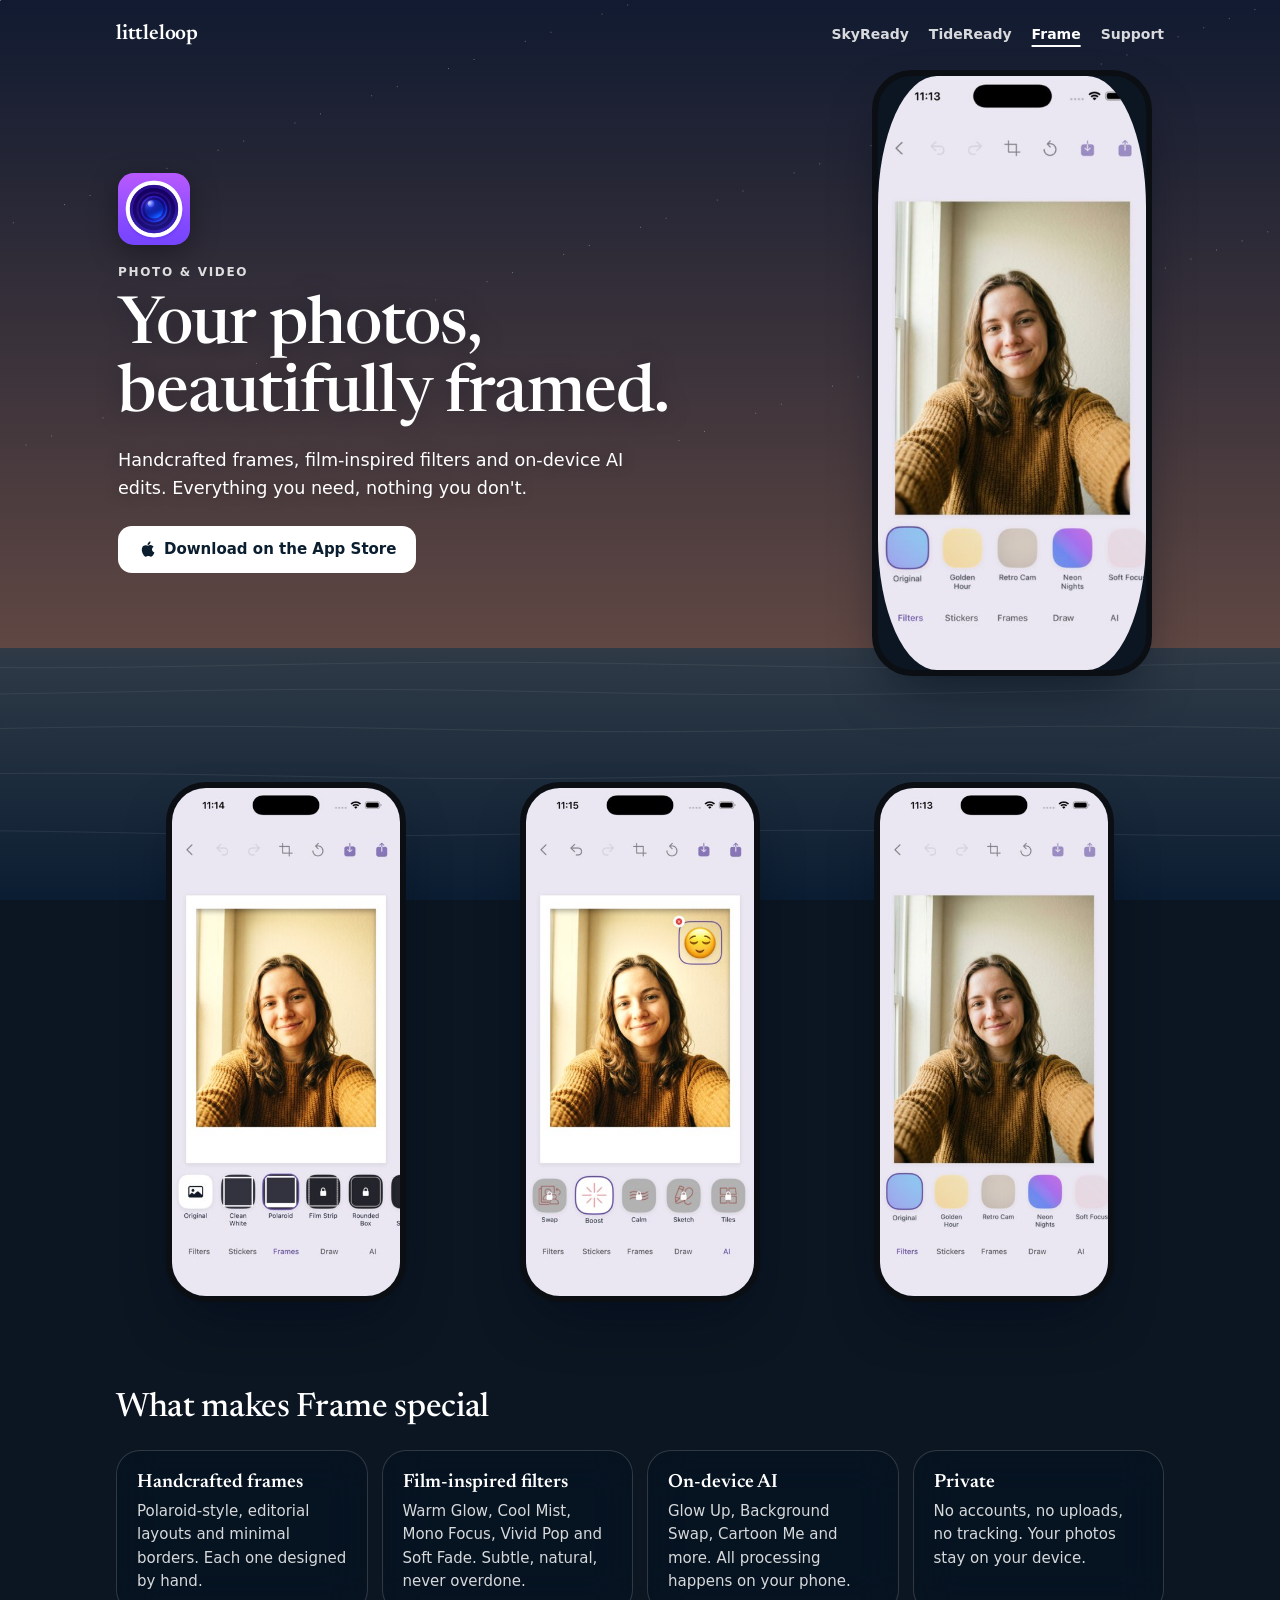
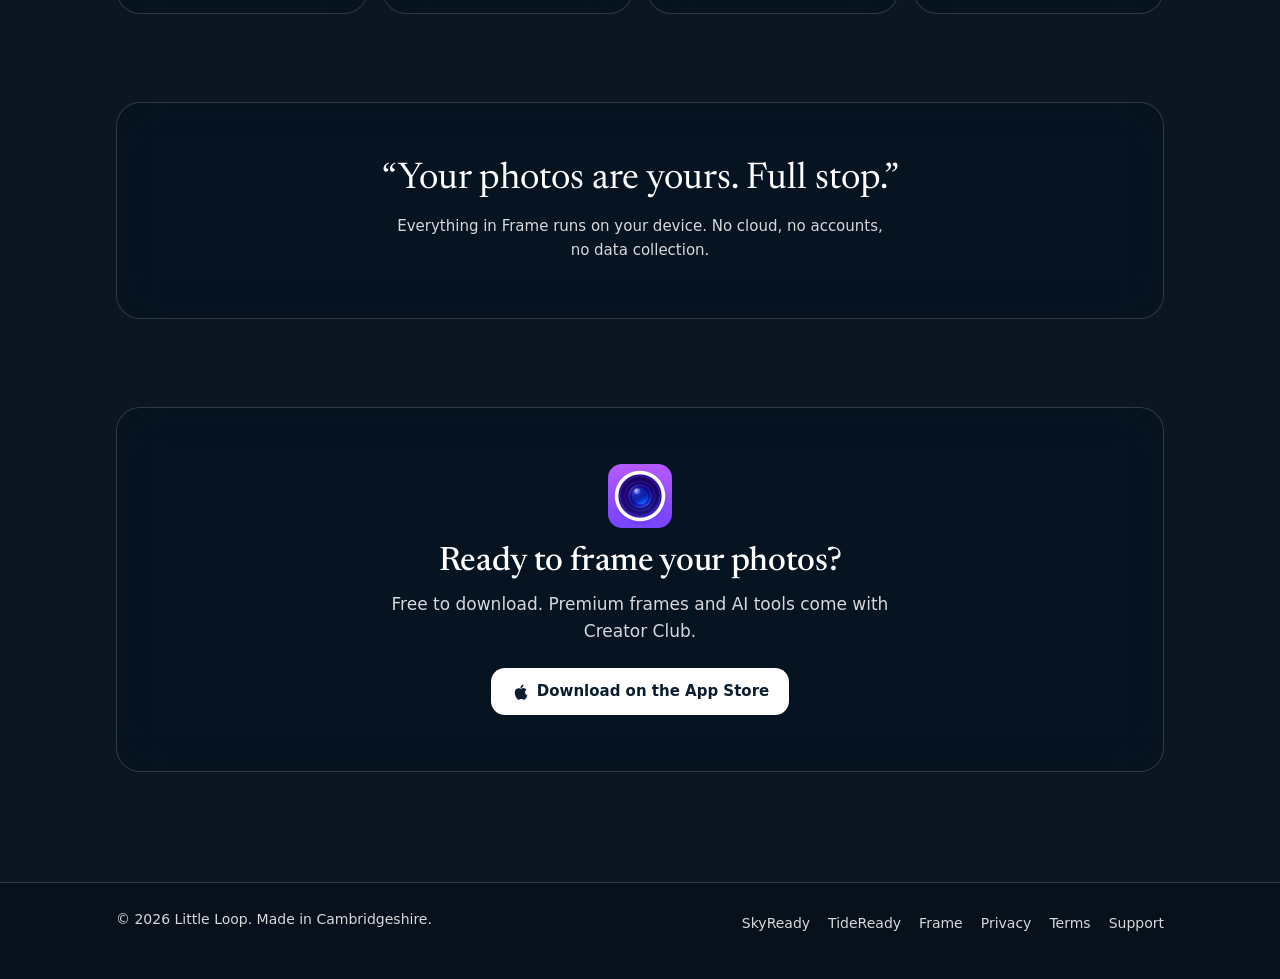
==== commit fdf14188: "Frame: real FrameLab App Store link (was a 404 placeholder) Co-Authored-By: Claude Opus 5.5 <noreply" ====
--- a/frame.html
+++ b/frame.html
@@ -33,14 +33,14 @@
     <div class="kicker">Photo &amp; video</div>
     <h1>Your photos, beautifully framed.</h1>
     <p class="lede">Handcrafted frames, film-inspired filters and on-device AI edits. Everything you need, nothing you don't.</p>
-    <a href="https://apps.apple.com/app/frame/id0000000000" class="badge"><svg viewBox="0 0 20 20" aria-hidden="true"><path d="M15.5 10.6c0-2.1 1.7-3.1 1.8-3.2-1-1.4-2.5-1.6-3-1.7-1.3-.1-2.5.8-3.1.8-.7 0-1.7-.7-2.8-.7-1.4 0-2.8.8-3.5 2.1-1.5 2.6-.4 6.5 1.1 8.6.7 1 1.6 2.2 2.7 2.1 1.1 0 1.5-.7 2.8-.7 1.3 0 1.6.7 2.8.7 1.2 0 2-1 2.7-2.1.9-1.2 1.2-2.4 1.2-2.5-.1 0-2.7-1.3-2.7-3.4zM13 4.5c.6-.7 1-1.7.9-2.7-0.9 0-1.9.6-2.5 1.3-.6.6-.9 1.6-.8 2.6 1 .1 1.8-.5 2.4-1.2z"/></svg>Download on the App Store</a>
+    <a href="https://apps.apple.com/gb/app/framelab/id6755479585" class="badge"><svg viewBox="0 0 20 20" aria-hidden="true"><path d="M15.5 10.6c0-2.1 1.7-3.1 1.8-3.2-1-1.4-2.5-1.6-3-1.7-1.3-.1-2.5.8-3.1.8-.7 0-1.7-.7-2.8-.7-1.4 0-2.8.8-3.5 2.1-1.5 2.6-.4 6.5 1.1 8.6.7 1 1.6 2.2 2.7 2.1 1.1 0 1.5-.7 2.8-.7 1.3 0 1.6.7 2.8.7 1.2 0 2-1 2.7-2.1.9-1.2 1.2-2.4 1.2-2.5-.1 0-2.7-1.3-2.7-3.4zM13 4.5c.6-.7 1-1.7.9-2.7-0.9 0-1.9.6-2.5 1.3-.6.6-.9 1.6-.8 2.6 1 .1 1.8-.5 2.4-1.2z"/></svg>Download on the App Store</a>
   </div>
   <div class="phone-col"><div class="phone"><img src="images/frame-editor.jpg" alt="Frame editor with filters" loading="lazy" width="400" height="865"></div></div>
 </section>
 <section class="wrap block"><div class="shots"><div class="phone"><img src="images/frame-frames.jpg" alt="Frame borders and layouts" loading="lazy" width="400" height="865"></div><div class="phone"><img src="images/frame-ai.jpg" alt="Frame AI-powered edits" loading="lazy" width="400" height="865"></div><div class="phone"><img src="images/frame-editor.jpg" alt="Frame editor with filters" loading="lazy" width="400" height="865"></div></div></section>
 <section class="wrap block"><div class="head"><h2>What makes Frame special</h2></div><div class="grid"><div class="glass card"><h3>Handcrafted frames</h3><p>Polaroid-style, editorial layouts and minimal borders. Each one designed by hand.</p></div><div class="glass card"><h3>Film-inspired filters</h3><p>Warm Glow, Cool Mist, Mono Focus, Vivid Pop and Soft Fade. Subtle, natural, never overdone.</p></div><div class="glass card"><h3>On-device AI</h3><p>Glow Up, Background Swap, Cartoon Me and more. All processing happens on your phone.</p></div><div class="glass card"><h3>Private</h3><p>No accounts, no uploads, no tracking. Your photos stay on your device.</p></div></div></section>
 <section class="wrap block"><div class="glass quote"><blockquote>&ldquo;Your photos are yours. Full stop.&rdquo;</blockquote><cite>Everything in Frame runs on your device. No cloud, no accounts, no data collection.</cite></div></section>
-<section class="wrap block"><div class="glass closing"><img src="images/icon-frame.png" alt="Frame app icon" width="64" height="64"><h2>Ready to frame your photos?</h2><p>Free to download. Premium frames and AI tools come with Creator Club.</p><a href="https://apps.apple.com/app/frame/id0000000000" class="badge"><svg viewBox="0 0 20 20" aria-hidden="true"><path d="M15.5 10.6c0-2.1 1.7-3.1 1.8-3.2-1-1.4-2.5-1.6-3-1.7-1.3-.1-2.5.8-3.1.8-.7 0-1.7-.7-2.8-.7-1.4 0-2.8.8-3.5 2.1-1.5 2.6-.4 6.5 1.1 8.6.7 1 1.6 2.2 2.7 2.1 1.1 0 1.5-.7 2.8-.7 1.3 0 1.6.7 2.8.7 1.2 0 2-1 2.7-2.1.9-1.2 1.2-2.4 1.2-2.5-.1 0-2.7-1.3-2.7-3.4zM13 4.5c.6-.7 1-1.7.9-2.7-0.9 0-1.9.6-2.5 1.3-.6.6-.9 1.6-.8 2.6 1 .1 1.8-.5 2.4-1.2z"/></svg>Download on the App Store</a></div></section>
+<section class="wrap block"><div class="glass closing"><img src="images/icon-frame.png" alt="Frame app icon" width="64" height="64"><h2>Ready to frame your photos?</h2><p>Free to download. Premium frames and AI tools come with Creator Club.</p><a href="https://apps.apple.com/gb/app/framelab/id6755479585" class="badge"><svg viewBox="0 0 20 20" aria-hidden="true"><path d="M15.5 10.6c0-2.1 1.7-3.1 1.8-3.2-1-1.4-2.5-1.6-3-1.7-1.3-.1-2.5.8-3.1.8-.7 0-1.7-.7-2.8-.7-1.4 0-2.8.8-3.5 2.1-1.5 2.6-.4 6.5 1.1 8.6.7 1 1.6 2.2 2.7 2.1 1.1 0 1.5-.7 2.8-.7 1.3 0 1.6.7 2.8.7 1.2 0 2-1 2.7-2.1.9-1.2 1.2-2.4 1.2-2.5-.1 0-2.7-1.3-2.7-3.4zM13 4.5c.6-.7 1-1.7.9-2.7-0.9 0-1.9.6-2.5 1.3-.6.6-.9 1.6-.8 2.6 1 .1 1.8-.5 2.4-1.2z"/></svg>Download on the App Store</a></div></section>
 </main>
 <footer><div class="wrap">
     <span class="copy">&copy; 2026 Little Loop. Made in Cambridgeshire.</span>
--- a/styles.css
+++ b/styles.css
@@ -33,7 +33,6 @@
     font-size: 17px;
     line-height: 1.55;
     -webkit-font-smoothing: antialiased;
-    overflow-x: hidden;
 }
 
 /* ── The sky ── */
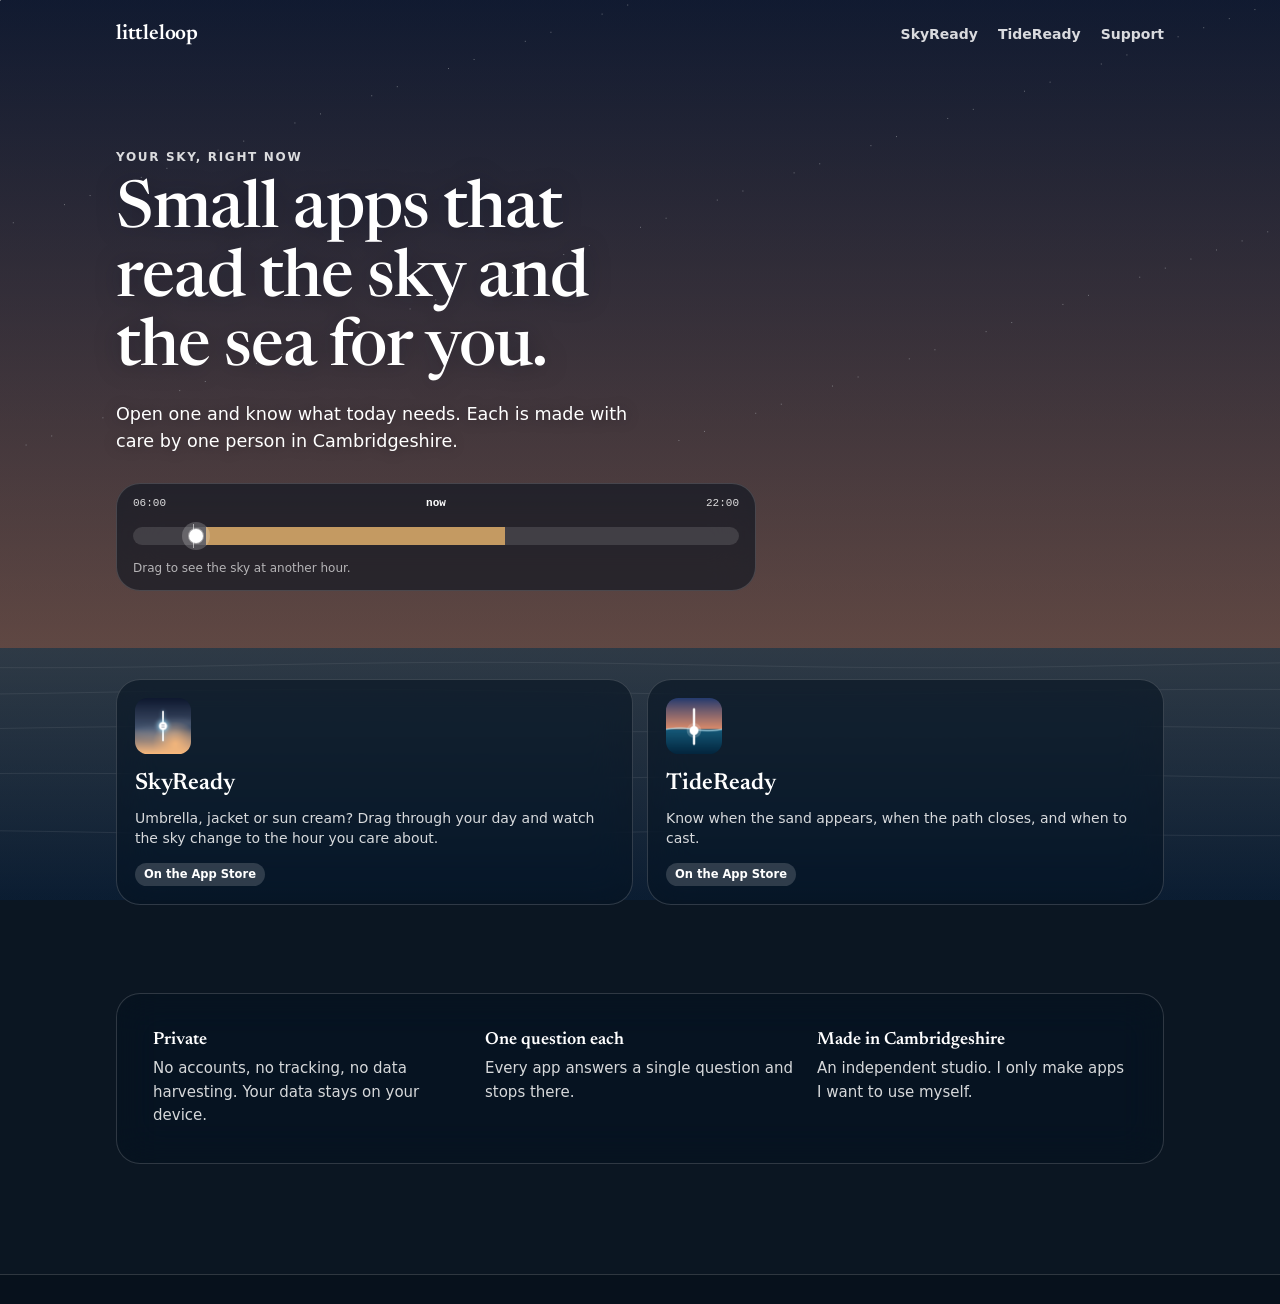
==== commit 6fa8fd60: "Tighten site copy; remove Frame from the site Rewrite unclear and repetitive lines across the home, " ====
--- a/frame.html
+++ b/frame.html
@@ -2,50 +2,12 @@
 <html lang="en">
 <head>
     <meta charset="UTF-8">
-    <meta name="viewport" content="width=device-width, initial-scale=1.0">
-    <title>Frame | Little Loop</title>
-    <meta name="description" content="Turn your photos into something worth keeping. Beautiful frames, subtle filters, and AI-powered edits — all on your phone, all private.">
-    <meta property="og:title" content="Frame — Beautiful Photo Frames & Edits">
-    <meta property="og:description" content="Handcrafted frames, film-inspired filters, and on-device AI edits. Privacy-first photo editing.">
-    <meta property="og:type" content="website">
-    <meta name="twitter:card" content="summary_large_image">
-    <link rel="preconnect" href="https://fonts.googleapis.com">
-    <link rel="preconnect" href="https://fonts.gstatic.com" crossorigin>
-    <link rel="stylesheet" href="https://fonts.googleapis.com/css2?family=Newsreader:opsz,wght@6..72,500;6..72,600&display=swap">
-    <link rel="stylesheet" href="styles.css">
-    <meta name="theme-color" content="#0b1622">
-    <link rel="icon" type="image/png" sizes="32x32" href="favicon-32.png">
-    <link rel="icon" type="image/png" sizes="16x16" href="favicon-16.png">
-    <link rel="apple-touch-icon" sizes="180x180" href="apple-touch-icon.png">
-    <link rel="canonical" href="https://littleloop.co.uk/frame.html">
+    <meta name="robots" content="noindex">
+    <meta http-equiv="refresh" content="0; url=index.html">
+    <link rel="canonical" href="index.html">
+    <title>Little Loop</title>
 </head>
 <body>
-<canvas id="sky" aria-hidden="true"></canvas>
-<a class="skip" href="#main">Skip to content</a>
-<header class="nav"><div class="nav-in">
-    <a class="brand" href="index.html">littleloop</a>
-    <nav aria-label="Main"><a href="skyready.html">SkyReady</a><a href="tideready.html">TideReady</a><a href="frame.html" aria-current="page">Frame</a><a href="support.html">Support</a></nav>
-</div></header>
-<main id="main">
-<section class="wrap hero app">
-  <div class="copy">
-    <img class="appicon" src="images/icon-frame.png" alt="Frame app icon" width="72" height="72">
-    <div class="kicker">Photo &amp; video</div>
-    <h1>Your photos, beautifully framed.</h1>
-    <p class="lede">Handcrafted frames, film-inspired filters and on-device AI edits. Everything you need, nothing you don't.</p>
-    <a href="https://apps.apple.com/gb/app/framelab/id6755479585" class="badge"><svg viewBox="0 0 20 20" aria-hidden="true"><path d="M15.5 10.6c0-2.1 1.7-3.1 1.8-3.2-1-1.4-2.5-1.6-3-1.7-1.3-.1-2.5.8-3.1.8-.7 0-1.7-.7-2.8-.7-1.4 0-2.8.8-3.5 2.1-1.5 2.6-.4 6.5 1.1 8.6.7 1 1.6 2.2 2.7 2.1 1.1 0 1.5-.7 2.8-.7 1.3 0 1.6.7 2.8.7 1.2 0 2-1 2.7-2.1.9-1.2 1.2-2.4 1.2-2.5-.1 0-2.7-1.3-2.7-3.4zM13 4.5c.6-.7 1-1.7.9-2.7-0.9 0-1.9.6-2.5 1.3-.6.6-.9 1.6-.8 2.6 1 .1 1.8-.5 2.4-1.2z"/></svg>Download on the App Store</a>
-  </div>
-  <div class="phone-col"><div class="phone"><img src="images/frame-editor.jpg" alt="Frame editor with filters" loading="lazy" width="400" height="865"></div></div>
-</section>
-<section class="wrap block"><div class="shots"><div class="phone"><img src="images/frame-frames.jpg" alt="Frame borders and layouts" loading="lazy" width="400" height="865"></div><div class="phone"><img src="images/frame-ai.jpg" alt="Frame AI-powered edits" loading="lazy" width="400" height="865"></div><div class="phone"><img src="images/frame-editor.jpg" alt="Frame editor with filters" loading="lazy" width="400" height="865"></div></div></section>
-<section class="wrap block"><div class="head"><h2>What makes Frame special</h2></div><div class="grid"><div class="glass card"><h3>Handcrafted frames</h3><p>Polaroid-style, editorial layouts and minimal borders. Each one designed by hand.</p></div><div class="glass card"><h3>Film-inspired filters</h3><p>Warm Glow, Cool Mist, Mono Focus, Vivid Pop and Soft Fade. Subtle, natural, never overdone.</p></div><div class="glass card"><h3>On-device AI</h3><p>Glow Up, Background Swap, Cartoon Me and more. All processing happens on your phone.</p></div><div class="glass card"><h3>Private</h3><p>No accounts, no uploads, no tracking. Your photos stay on your device.</p></div></div></section>
-<section class="wrap block"><div class="glass quote"><blockquote>&ldquo;Your photos are yours. Full stop.&rdquo;</blockquote><cite>Everything in Frame runs on your device. No cloud, no accounts, no data collection.</cite></div></section>
-<section class="wrap block"><div class="glass closing"><img src="images/icon-frame.png" alt="Frame app icon" width="64" height="64"><h2>Ready to frame your photos?</h2><p>Free to download. Premium frames and AI tools come with Creator Club.</p><a href="https://apps.apple.com/gb/app/framelab/id6755479585" class="badge"><svg viewBox="0 0 20 20" aria-hidden="true"><path d="M15.5 10.6c0-2.1 1.7-3.1 1.8-3.2-1-1.4-2.5-1.6-3-1.7-1.3-.1-2.5.8-3.1.8-.7 0-1.7-.7-2.8-.7-1.4 0-2.8.8-3.5 2.1-1.5 2.6-.4 6.5 1.1 8.6.7 1 1.6 2.2 2.7 2.1 1.1 0 1.5-.7 2.8-.7 1.3 0 1.6.7 2.8.7 1.2 0 2-1 2.7-2.1.9-1.2 1.2-2.4 1.2-2.5-.1 0-2.7-1.3-2.7-3.4zM13 4.5c.6-.7 1-1.7.9-2.7-0.9 0-1.9.6-2.5 1.3-.6.6-.9 1.6-.8 2.6 1 .1 1.8-.5 2.4-1.2z"/></svg>Download on the App Store</a></div></section>
-</main>
-<footer><div class="wrap">
-    <span class="copy">&copy; 2026 Little Loop. Made in Cambridgeshire.</span>
-    <nav aria-label="Footer"><a href="skyready.html">SkyReady</a><a href="tideready.html">TideReady</a><a href="frame.html">Frame</a><a href="privacy.html">Privacy</a><a href="terms.html">Terms</a><a href="support.html">Support</a></nav>
-</div></footer>
-<script src="sky.js"></script>
+    <p><a href="index.html">Little Loop</a></p>
 </body>
 </html>
